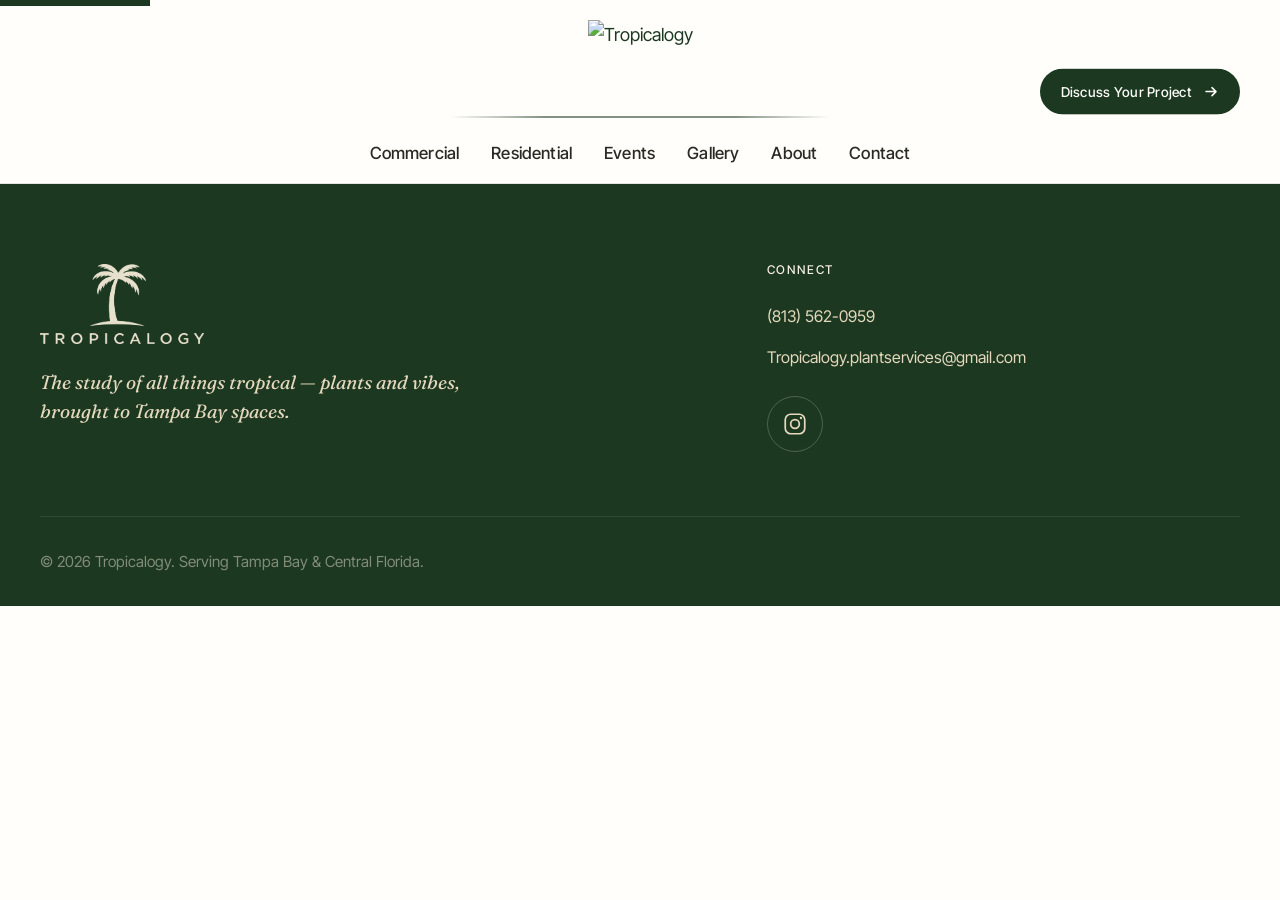
==== about.html @ e23b742a "more fixes" ====
<!DOCTYPE html>
<html lang="en">
<head>
  <meta charset="UTF-8" />
  <meta name="viewport" content="width=device-width, initial-scale=1.0" />
  <title>Tropicalogy — Interior Plant Design & Maintenance in Tampa Bay</title>
  <meta name="description" content="Tropicalogy designs, installs, and maintains interior plant collections for offices, homes, and commercial spaces across Tampa Bay. From desk plants to atriums — biophilic design with personality." />
  <meta name="theme-color" content="#1c3821" />

  <!-- Open Graph -->
  <meta property="og:title" content="Tropicalogy — Interior Plant Design & Maintenance" />
  <meta property="og:description" content="Living design for Tampa Bay spaces. Interior plant installation, maintenance, and biophilic experiences." />
  <meta property="og:type" content="website" />
  <meta property="og:site_name" content="Tropicalogy" />

  <!-- Fonts -->
  <link rel="preconnect" href="https://fonts.googleapis.com" />
  <link rel="preconnect" href="https://fonts.gstatic.com" crossorigin />
  <link href="https://fonts.googleapis.com/css2?family=Fraunces:ital,opsz,wght@0,9..144,300..500;1,9..144,300..500&family=Inter+Tight:wght@400;500;600&family=JetBrains+Mono:wght@400&display=swap" rel="stylesheet" />

  <!-- Styles -->
  <link rel="stylesheet" href="css/style.css" />
</head>
<body>

  <a class="skip-link" href="#main">Skip to content</a>

  <!-- ========================= HEADER ========================= -->
  <header class="site-header" role="banner">
    <div class="header-inner">
      <a href="index.html" class="logo" aria-label="Tropicalogy home">
        <img src="images/logo-no-background.png" alt="Tropicalogy" />
      </a>

      <!-- Tapered line divider beneath logo -->
      <div class="header-divider" aria-hidden="true">
        <span class="header-divider__line"></span>
      </div>

      <nav class="nav" aria-label="Primary">
        <ul class="nav-list" id="primary-nav">
          <li><a href="services/commercial.html">Commercial</a></li>
          <li><a href="services/residential.html">Residential</a></li>
          <li><a href="services/events-workshops.html">Events</a></li>
          <li><a href="gallery.html">Gallery</a></li>
          <li><a href="about.html">About</a></li>
          <li><a href="contact.html">Contact</a></li>
        </ul>
        <a href="contact.html" class="btn btn--primary header-cta">
          Discuss Your Project
          <svg class="btn__arrow" viewBox="0 0 16 16" fill="none" aria-hidden="true">
            <path d="M3 8h10M9 4l4 4-4 4" stroke="currentColor" stroke-width="1.5" stroke-linecap="round" stroke-linejoin="round" />
          </svg>
        </a>
        <button class="nav-toggle" aria-label="Toggle menu" aria-expanded="false" aria-controls="primary-nav">
          <span></span><span></span><span></span>
        </button>
      </nav>
    </div>
  </header>

  <main id="main">
      <!-- ========================= FOOTER ========================= -->
  <footer class="site-footer" role="contentinfo">
    <div class="container">
      <div class="footer-grid">
        <div class="footer-brand">
          <a href="index.html" class="logo footer-logo" aria-label="Tropicalogy home">
            <img src="images/logo-tan.png" alt="Tropicalogy" />
          </a>
          <p>The study of all things tropical — plants and vibes, brought to Tampa Bay spaces.</p>
        </div>

        <div class="footer-col">
          <h4>Connect</h4>
          <ul>
            <li><a href="tel:8135620959">(813) 562-0959</a></li>
            <li><a href="mailto:Tropicalogy.plantservices@gmail.com">Tropicalogy.plantservices@gmail.com</a></li>
          </ul>
          <a href="https://www.instagram.com/tropicalogy.co/" target="_blank" rel="noopener" class="social-icon" aria-label="Tropicalogy on Instagram">
            <svg viewBox="0 0 24 24" fill="none" aria-hidden="true">
              <rect x="3" y="3" width="18" height="18" rx="5" stroke="currentColor" stroke-width="1.6"/>
              <circle cx="12" cy="12" r="4" stroke="currentColor" stroke-width="1.6"/>
              <circle cx="17.5" cy="6.5" r="1.1" fill="currentColor"/>
            </svg>
          </a>
        </div>
      </div>

      <div class="footer-bottom">
        <p>&copy; 2026 Tropicalogy. Serving Tampa Bay &amp; Central Florida.</p>
      </div>
    </div>
  </footer>

  <script src="js/main.js" defer></script>
</body>
</html>
---- css/style.css ----
/* ==========================================================================
   Tropicalogy — Global Styles
   ========================================================================== */

:root {
  /* Brand colors — warm earthy palette */
  --paper: #fffefa;
  --cream: #f4eee0;
  --cream-light: #f7f1e1;
  --cream-deep: #e5d9bd;
  --sand: #e5d9bd;
  --linen: #ede4cf;
  --sage: #a8b594;
  --sage-soft: #c2cdb1;
  --forest: #1c3821;
  --forest-deep: #0f2014;
  --forest-soft: #2d4f33;
  --moss: #5a7a4f;
  --terracotta: #b8694a;
  --clay: #d39174;
  --clay-soft: #e1ad96;
  --ink: #2a2a24;
  --muted: #6b6b5e;
  --line: rgba(28, 56, 33, 0.12);

  --font-display: "Fraunces", "Cormorant Garamond", Georgia, serif;
  --font-body: "Inter Tight", "Helvetica Neue", system-ui, sans-serif;
  --font-mono: "JetBrains Mono", ui-monospace, monospace;

  --space-1: 0.25rem;
  --space-2: 0.5rem;
  --space-3: 0.75rem;
  --space-4: 1rem;
  --space-5: 1.25rem;
  --space-6: 1.5rem;
  --space-8: 2rem;
  --space-10: 2.5rem;
  --space-12: 3rem;
  --space-16: 4rem;
  --space-20: 5rem;
  --space-24: 6rem;

  --max-width: 1320px;
  --gutter: clamp(1.25rem, 4vw, 2.5rem);

  --ease-out: cubic-bezier(0.16, 1, 0.3, 1);
  --ease-in-out: cubic-bezier(0.65, 0, 0.35, 1);
}

/* Reset
   ========================================================================== */
*, *::before, *::after { box-sizing: border-box; }

html {
  scroll-behavior: smooth;
  -webkit-text-size-adjust: 100%;
}

body {
  margin: 0;
  font-family: var(--font-body);
  font-size: 1.125rem;
  line-height: 1.65;
  color: var(--ink);
  background: var(--paper);
  -webkit-font-smoothing: antialiased;
  -moz-osx-font-smoothing: grayscale;
  text-rendering: optimizeLegibility;
}

img, svg { max-width: 100%; height: auto; display: block; }
a { color: inherit; text-decoration: none; }
button {
  font: inherit;
  cursor: pointer;
  border: none;
  background: none;
  color: inherit;
}

.skip-link {
  position: absolute;
  top: -40px;
  left: 0;
  background: var(--forest);
  color: var(--cream);
  padding: var(--space-2) var(--space-4);
  z-index: 1000;
  transition: top 0.2s;
}
.skip-link:focus { top: 0; }

:focus-visible {
  outline: 2px solid var(--forest);
  outline-offset: 3px;
  border-radius: 2px;
}

/* Typography
   ========================================================================== */
h1, h2, h3, h4, h5, h6 {
  font-family: var(--font-display);
  font-weight: 400;
  line-height: 1.05;
  letter-spacing: -0.02em;
  margin: 0;
  color: var(--forest);
}

h1 { font-size: clamp(2.75rem, 7vw, 5.5rem); font-weight: 350; }
h2 { font-size: clamp(2rem, 4.5vw, 3.5rem); font-weight: 350; }
h3 { font-size: clamp(1.4rem, 2.5vw, 1.875rem); font-weight: 400; }
p  { margin: 0; }

.eyebrow {
  font-family: var(--font-body);
  font-size: 0.75rem;
  font-weight: 500;
  letter-spacing: 0.2em;
  text-transform: uppercase;
  color: var(--moss);
  display: inline-flex;
  align-items: center;
  gap: var(--space-3);
}
.eyebrow::before {
  content: "";
  width: 1.5rem;
  height: 1px;
  background: var(--moss);
}

/* Layout
   ========================================================================== */
.container {
  width: 100%;
  max-width: var(--max-width);
  margin: 0 auto;
  padding: 0 var(--gutter);
}

.section {
  padding: clamp(4rem, 10vw, 8rem) 0;
}

/* Buttons
   ========================================================================== */
.btn {
  display: inline-flex;
  align-items: center;
  justify-content: center;
  gap: var(--space-3);
  padding: 1rem 1.75rem;
  font-family: var(--font-body);
  font-size: 0.9rem;
  font-weight: 500;
  letter-spacing: 0.02em;
  border-radius: 999px;
  transition: all 0.4s var(--ease-out);
  cursor: pointer;
  border: 1px solid transparent;
  white-space: nowrap;
}

.btn--primary {
  background: var(--forest);
  color: var(--paper);
}
.btn--primary:hover {
  background: var(--forest-deep);
  transform: translateY(-2px);
}

.btn--ghost {
  background: transparent;
  color: var(--forest);
  border-color: var(--forest);
}
.btn--ghost:hover {
  background: var(--forest);
  color: var(--cream);
}

.btn__arrow {
  width: 1rem;
  height: 1rem;
  transition: transform 0.4s var(--ease-out);
}
.btn:hover .btn__arrow { transform: translateX(4px); }

/* Header
   ========================================================================== */
.site-header {
  position: sticky;
  top: 0;
  z-index: 100;
  background: #fffefa;
  backdrop-filter: blur(20px);
  -webkit-backdrop-filter: blur(20px);
  border-bottom: 1px solid var(--line);
}

.header-inner {
  display: flex;
  flex-direction: column;
  align-items: center;
  gap: var(--space-3);
  padding: var(--space-5) var(--gutter) var(--space-4);
  max-width: var(--max-width);
  margin: 0 auto;
  position: relative;
}

.logo {
  display: flex;
  align-items: center;
  color: var(--forest);
}
.logo {
  flex-shrink: 0;
}
.logo img {
  height: 80px;
  width: auto;
  max-width: none;
  display: block;
}

@media (max-width: 900px) {
  .logo img {
    height: 56px;
  }
}

.logo svg { width: 28px; height: 28px; }

/* Tapered divider beneath logo */
.header-divider {
  display: flex;
  align-items: center;
  justify-content: center;
  width: 100%;
  max-width: 380px;
  color: var(--forest);
  margin: var(--space-1) 0 var(--space-2);
}
.header-divider__line {
  flex: 1;
  height: 1.5px;
  background: linear-gradient(
    to right,
    transparent 0%,
    var(--forest) 25%,
    var(--forest) 75%,
    transparent 100%
  );
  opacity: 0.55;
}

.nav {
  display: flex;
  align-items: center;
  justify-content: center;
  width: 100%;
}

.nav-list {
  display: flex;
  justify-content: center;
  gap: var(--space-8);
  list-style: none;
  margin: 0;
  padding: 0;
  flex-wrap: wrap;
}

.nav-list a {
  font-size: 1.05rem;
  font-weight: 500;
  color: var(--ink);
  position: relative;
  padding: var(--space-2) 0;
  transition: color 0.3s;
  letter-spacing: 0.01em;
}

.nav-list a::after {
  content: "";
  position: absolute;
  left: 50%;
  bottom: -2px;
  width: 0;
  height: 1.5px;
  background: var(--forest);
  transition: all 0.35s var(--ease-out);
  transform: translateX(-50%);
}

.header-cta {
  position: absolute;
  right: var(--gutter);
  top: 50%;
  transform: translateY(-50%);
  padding: 0.7rem 1.25rem;
  font-size: 0.85rem;
}

@media (max-width: 1100px) {
  .header-cta { display: none; }
}

.nav-list a:hover { color: var(--forest); }
.nav-list a:hover::after { width: 100%; }

/* Mobile nav toggle */
.nav-toggle {
  display: none;
  flex-direction: column;
  gap: 5px;
  padding: var(--space-2);
  position: absolute;
  top: 50%;
  right: var(--gutter);
  transform: translateY(-50%);
}
.nav-toggle span {
  width: 24px;
  height: 1.5px;
  background: var(--forest);
  transition: all 0.3s;
}

@media (max-width: 900px) {
  .nav-toggle { display: flex; }
  .header-inner {
    flex-direction: row;
    justify-content: center;
    padding: var(--space-4) var(--gutter);
    gap: 0;
  }
  .header-divider { display: none; }
  .nav-list {
    display: none;
    position: absolute;
    top: 100%;
    left: 0;
    right: 0;
    background: var(--paper);
    flex-direction: column;
    padding: var(--space-6) var(--gutter);
    border-bottom: 1px solid var(--line);
    gap: var(--space-4);
  }
  .nav-list.is-open { display: flex; }
  .nav-list a { font-size: 1.15rem; }
  .nav-list a::after { display: none; }
}

/* Hero
   ========================================================================== */
.hero {
  position: relative;
  padding: clamp(4rem, 10vw, 7rem) 0 clamp(3rem, 8vw, 6rem);
  overflow: hidden;
}

.hero-grid {
  display: grid;
  grid-template-columns: 1fr;
  gap: var(--space-12);
  align-items: end;
}

@media (min-width: 900px) {
  .hero-grid {
    grid-template-columns: 1.3fr 1fr;
    gap: var(--space-16);
  }
}

.hero-headline {
  font-size: clamp(2.75rem, 8vw, 6.5rem);
  line-height: 0.98;
  letter-spacing: -0.035em;
  font-weight: 300;
}
.hero-headline em {
  font-style: italic;
  font-weight: 350;
  color: var(--forest-soft);
}

.hero-eyebrow { margin-bottom: var(--space-8); }

.hero-sub {
  margin-top: var(--space-8);
  max-width: 42ch;
  font-size: clamp(1.15rem, 1.4vw, 1.3rem);
  color: var(--ink);
  line-height: 1.6;
}

.hero-actions {
  margin-top: var(--space-8);
  display: flex;
  flex-wrap: wrap;
  gap: var(--space-3);
}

.hero-meta {
  margin-top: var(--space-10);
  display: flex;
  flex-wrap: wrap;
  align-items: center;
  gap: var(--space-3);
}

.hero-meta-pill {
  display: inline-flex;
  align-items: center;
  gap: var(--space-2);
  padding: 0.55rem 1rem 0.55rem 0.85rem;
  background: var(--cream);
  border: 1px solid var(--line);
  border-radius: 999px;
  font-size: 0.85rem;
  font-weight: 500;
  letter-spacing: 0.02em;
  color: var(--forest);
}

.hero-meta-pill svg {
  width: 14px;
  height: 14px;
  color: var(--moss);
}

.hero-visual {
  position: relative;
  aspect-ratio: 4 / 5;
  border-radius: 4px;
  overflow: hidden;
  background: linear-gradient(135deg, var(--sage), var(--moss));
}

.hero-visual::after {
  content: "";
  position: absolute;
  inset: 0;
  background: radial-gradient(ellipse at top left, rgba(168, 181, 148, 0.5), transparent 60%);
}

.hero-visual img {
  width: 100%;
  height: 100%;
  object-fit: cover;
}

.hero-visual-caption {
  position: absolute;
  bottom: var(--space-6);
  left: var(--space-6);
  right: var(--space-6);
  color: var(--cream);
  font-size: 0.85rem;
  letter-spacing: 0.05em;
  z-index: 2;
  display: flex;
  justify-content: space-between;
  align-items: center;
}

.hero-visual-caption span:first-child {
  font-family: var(--font-display);
  font-style: italic;
  font-size: 1.1rem;
}

/* Hero decorative SVG (palm leaf in corner of visual) */
.hero-decor-leaf {
  position: absolute;
  top: -20px;
  right: -20px;
  width: 180px;
  opacity: 0.18;
  z-index: 1;
  pointer-events: none;
}

/* Marquee
   ========================================================================== */
.marquee {
  padding: var(--space-12) 0;
  border-top: 1px solid var(--line);
  border-bottom: 1px solid var(--line);
  background: var(--paper);
  overflow: hidden;
}

.marquee-label {
  text-align: center;
  margin-bottom: var(--space-8);
}

.marquee-track {
  display: flex;
  gap: var(--space-16);
  animation: marquee 40s linear infinite;
  width: max-content;
}

.marquee:hover .marquee-track {
  animation-play-state: paused;
}

.marquee-item {
  flex: 0 0 auto;
  display: flex;
  align-items: center;
  justify-content: center;
  min-width: 160px;
  height: 50px;
  font-family: var(--font-display);
  font-style: italic;
  color: var(--forest);
  opacity: 0.5;
  font-size: 1.5rem;
  transition: opacity 0.3s, transform 0.3s;
  cursor: pointer;
  letter-spacing: -0.01em;
}

.marquee-item:hover {
  opacity: 1;
  transform: scale(1.05);
}

.marquee-item img {
  max-height: 40px;
  width: auto;
  object-fit: contain;
}

@keyframes marquee {
  from { transform: translateX(0); }
  to { transform: translateX(-50%); }
}

/* Section header
   ========================================================================== */
.section-header {
  display: grid;
  grid-template-columns: 1fr;
  gap: var(--space-6);
  margin-bottom: var(--space-16);
}

@media (min-width: 900px) {
  .section-header {
    grid-template-columns: 1fr 1fr;
    gap: var(--space-16);
    align-items: end;
  }
}

.section-header h2 { max-width: 16ch; }
.section-header p {
  color: var(--ink);
  max-width: 52ch;
  line-height: 1.65;
  font-size: 1.2rem;
}

/* Services grid
   ========================================================================== */
.services { background: var(--cream); }

.services-grid {
  display: grid;
  grid-template-columns: 1fr;
  gap: 1px;
  background: var(--line);
  border: 1px solid var(--line);
  border-radius: 4px;
  overflow: hidden;
}

@media (min-width: 700px) {
  .services-grid { grid-template-columns: 1fr 1fr; }
}
@media (min-width: 1100px) {
  .services-grid { grid-template-columns: repeat(3, 1fr); }
}

.service-card {
  background: var(--cream);
  background-image: var(--card-bg);
  background-size: cover;
  background-position: center;
  padding: 0;
  display: flex;
  flex-direction: column;
  text-decoration: none;
  color: var(--ink);
  position: relative;
  transition: transform 0.5s var(--ease-out);
  min-height: 320px;
  overflow: hidden;
  isolation: isolate;
}

/* White overlay — 90% opaque cream for WCAG AA contrast with forest text */
.service-card__overlay {
  position: absolute;
  inset: 0;
  background: rgba(244, 238, 224, 0.804);
  transition: background 0.5s var(--ease-out);
  z-index: 1;
}

.service-card__content {
  position: relative;
  z-index: 2;
  padding: var(--space-12) var(--space-8);
  display: flex;
  flex-direction: column;
  flex-grow: 1;
}

.service-card:hover .service-card__overlay {
  background: rgba(244, 238, 224, 0.364);
}

.service-card:hover {
  transform: translateY(-2px);
}

.service-card:hover .service-card__arrow {
  transform: rotate(-45deg);
}

.service-card h3 {
  margin-bottom: var(--space-4);
  max-width: 14ch;
}

.service-card p {
  font-size: 1.05rem;
  line-height: 1.6;
  color: #000000;
  font-weight: 500;
  margin-bottom: var(--space-8);
  flex-grow: 1;
}

.service-card__arrow {
  align-self: flex-start;
  width: 32px;
  height: 32px;
  border: 1px solid var(--forest);
  color: var(--forest);
  border-radius: 50%;
  display: flex;
  align-items: center;
  justify-content: center;
  transition: transform 0.4s var(--ease-out);
}

.service-card__arrow svg { width: 12px; height: 12px; }

/* Beyond the Basics
   ========================================================================== */
.beyond {
  background: var(--sage);
  color: var(--forest-deep);
  position: relative;
  overflow: hidden;
}

.beyond h2 { color: var(--forest-deep); }
.beyond .eyebrow { color: var(--forest); }
.beyond .eyebrow::before { background: var(--forest); }
.beyond .section-header p { color: var(--forest); }

.beyond-grid {
  display: grid;
  grid-template-columns: 1fr;
  gap: var(--space-6);
}

@media (min-width: 800px) {
  .beyond-grid {
    grid-template-columns: 1.5fr 1fr;
    grid-template-rows: 1fr 1fr;
    gap: var(--space-4);
    aspect-ratio: 16 / 10;
  }
  .beyond-item:nth-child(1) { grid-row: 1 / span 2; }
}

.beyond-item {
  position: relative;
  border-radius: 4px;
  overflow: hidden;
  background: var(--moss);
  min-height: 280px;
  cursor: pointer;
}

.beyond-item::before {
  content: "";
  position: absolute;
  inset: 0;
  background: linear-gradient(180deg, transparent 40%, rgba(15, 32, 20, 0.7));
  z-index: 1;
}

.beyond-item img {
  width: 100%;
  height: 100%;
  object-fit: cover;
  transition: transform 0.8s var(--ease-out);
}
.beyond-item:hover img { transform: scale(1.05); }

.beyond-item-content {
  position: absolute;
  bottom: 0;
  left: 0;
  right: 0;
  padding: var(--space-8);
  z-index: 2;
}

.beyond-item-content h3 {
  color: var(--cream);
  font-size: clamp(1.5rem, 2.5vw, 2rem);
  margin-bottom: var(--space-2);
}

.beyond-item-content p {
  color: var(--ink);
  font-size: 1.2rem;
  max-width: 42ch;
  line-height: 1.55;
}

.beyond-item--placeholder:nth-child(1) {
  background: linear-gradient(135deg, var(--moss), var(--forest-soft));
}
.beyond-item--placeholder:nth-child(2) {
  background: linear-gradient(135deg, var(--sage), var(--moss));
}
.beyond-item--placeholder:nth-child(3) {
  background: linear-gradient(135deg, var(--forest-soft), var(--moss));
}

/* Benefits
   ========================================================================== */
.benefits-grid {
  display: grid;
  grid-template-columns: 1fr;
  gap: var(--space-4);
}

@media (min-width: 700px) {
  .benefits-grid { grid-template-columns: 1fr 1fr; }
}
@media (min-width: 1100px) {
  .benefits-grid { grid-template-columns: repeat(4, 1fr); }
}

.benefit {
  padding: var(--space-8) var(--space-6);
  border: 1px solid var(--line);
  border-radius: 4px;
  background: var(--paper);
  transition: border-color 0.3s, transform 0.4s var(--ease-out);
}

.benefit:hover {
  border-color: var(--forest);
  transform: translateY(-4px);
}

.benefit__icon {
  display: inline-flex;
  align-items: center;
  justify-content: center;
  width: 36px;
  height: 36px;
  color: var(--forest);
  margin-bottom: var(--space-5);
  transition: color 0.3s, transform 0.4s var(--ease-out);
}
.benefit__icon svg {
  width: 28px;
  height: 28px;
}
.benefit:hover .benefit__icon {
  color: var(--moss);
  transform: translateY(-2px);
}

.benefit h3 {
  font-family: var(--font-body);
  font-size: 0.85rem;
  font-weight: 500;
  text-transform: uppercase;
  letter-spacing: 0.1em;
  color: var(--ink);
  margin-bottom: var(--space-3);
}

.benefit p {
  font-size: 1.2rem;
  line-height: 1.6;
  color: var(--ink);
}

/* Process
   ========================================================================== */
.process { background: var(--cream); }

.process-list {
  display: grid;
  grid-template-columns: 1fr;
  gap: 0;
}

.process-step {
  display: grid;
  grid-template-columns: auto 1fr;
  gap: var(--space-8);
  padding: var(--space-8) 0;
  border-top: 1px solid var(--line);
  align-items: start;
}

.process-step:last-child { border-bottom: 1px solid var(--line); }

@media (min-width: 800px) {
  .process-step {
    grid-template-columns: 100px 1fr 1.5fr;
    gap: var(--space-12);
    padding: var(--space-12) 0;
  }
}

.process-step__num {
  font-family: var(--font-mono);
  font-size: 0.8rem;
  color: var(--moss);
  letter-spacing: 0.1em;
  padding-top: var(--space-2);
}

.process-step h3 {
  font-size: clamp(1.5rem, 3vw, 2.25rem);
}

.process-step p {
  color: var(--ink);
  max-width: 55ch;
  line-height: 1.65;
  font-size: 1.2rem;
  margin-top: var(--space-4);
}

@media (max-width: 799px) {
  .process-step {
    grid-template-columns: 50px 1fr;
    gap: 1rem;
  }

  .process-step h3,
  .process-step p {
    grid-column: 2;
  }

  .process-step p {
    margin-top: 0.5rem;
  }
}

/* About snippet
   ========================================================================== */
.about-snippet { background: var(--paper); }

.about-grid {
  display: grid;
  grid-template-columns: 1fr;
  gap: var(--space-12);
  align-items: center;
}

@media (min-width: 800px) {
  .about-grid {
    grid-template-columns: 1fr 1.2fr;
    gap: var(--space-16);
  }
}

.about-photo {
  position: relative;
  aspect-ratio: 4 / 5;
  border-radius: 4px;
  overflow: hidden;
  background: linear-gradient(135deg, var(--sage), var(--moss));
}

.about-photo img {
  width: 100%;
  height: 100%;
  object-fit: cover;
}

.about-photo__badge {
  position: absolute;
  top: var(--space-6);
  left: var(--space-6);
  background: var(--cream);
  color: var(--forest);
  padding: var(--space-2) var(--space-4);
  border-radius: 999px;
  font-size: 0.75rem;
  letter-spacing: 0.1em;
  text-transform: uppercase;
  font-weight: 500;
}

.about-content h2 { margin-bottom: var(--space-6); }

.about-content .lede {
  font-family: var(--font-display);
  font-size: clamp(1.25rem, 2vw, 1.5rem);
  font-style: italic;
  color: var(--forest);
  line-height: 1.35;
  margin-bottom: var(--space-6);
  font-weight: 350;
}

.about-content p {
  color: var(--ink);
  margin-bottom: var(--space-4);
  line-height: 1.7;
  font-size: 1.2rem;
  max-width: 58ch;
}

.about-signature {
  margin-top: var(--space-8);
  display: flex;
  align-items: center;
  gap: var(--space-4);
}

.about-signature__name {
  font-family: var(--font-display);
  font-style: italic;
  font-size: 1.25rem;
  color: var(--forest);
}

.about-signature__role {
  font-size: 0.85rem;
  color: var(--muted);
  letter-spacing: 0.05em;
}

/* Gallery preview
   ========================================================================== */
.gallery-preview { background: var(--cream); }

.gallery-preview-grid {
  display: grid;
  grid-template-columns: repeat(2, 1fr);
  gap: var(--space-3);
}

@media (min-width: 700px) {
  .gallery-preview-grid {
    grid-template-columns: repeat(4, 1fr);
    grid-template-rows: repeat(2, 1fr);
    gap: var(--space-4);
    aspect-ratio: 2 / 1;
  }
  .gallery-preview-grid > :nth-child(1) {
    grid-column: 1 / span 2;
    grid-row: 1 / span 2;
  }
  .gallery-preview-grid > :nth-child(4) {
    grid-column: 4;
    grid-row: 1 / span 2;
  }
}

.gallery-tile {
  position: relative;
  aspect-ratio: 1;
  border-radius: 4px;
  overflow: hidden;
  background: linear-gradient(135deg, var(--sage), var(--moss));
}

/* Subtle decorative leaf for placeholder tiles */
.gallery-tile::after {
  content: "";
  position: absolute;
  inset: 0;
  background-image: url("data:image/svg+xml;utf8,<svg xmlns='http://www.w3.org/2000/svg' viewBox='0 0 200 200'><path d='M100 30c0 50 0 100 0 150M70 60c10 20 20 30 30 40M130 60c-10 20-20 30-30 40M60 100c15 15 25 25 40 30M140 100c-15 15-25 25-40 30' stroke='%23e7e0cd' stroke-width='0.8' opacity='0.18' fill='none'/></svg>");
  background-position: center;
  background-repeat: no-repeat;
  background-size: 60%;
  pointer-events: none;
  z-index: 1;
}

.gallery-tile img {
  position: relative;
  z-index: 2;
  width: 100%;
  height: 100%;
  object-fit: cover;
  transition: transform 0.8s var(--ease-out);
}
.gallery-tile img:hover { transform: scale(1.04); }
.gallery-tile:hover img { transform: scale(1.04); }

@media (min-width: 700px) {
  .gallery-tile { aspect-ratio: auto; }
}

.gallery-tile:nth-child(2) {
  background: linear-gradient(135deg, var(--moss), var(--forest-soft));
}
.gallery-tile:nth-child(3) {
  background: linear-gradient(135deg, var(--sage-soft), var(--moss));
}

/* CTA banner
   ========================================================================== */
.cta-banner {
  background: var(--clay);
  color: var(--forest-deep);
  padding: clamp(4rem, 10vw, 8rem) 0;
  text-align: center;
  position: relative;
  overflow: hidden;
}

.cta-banner::before {
  content: "";
  position: absolute;
  inset: 0;
  background: radial-gradient(ellipse at center, var(--clay-soft), transparent 70%);
  opacity: 0.5;
}

.cta-banner-inner {
  position: relative;
  z-index: 1;
}

.cta-banner h2 {
  color: var(--forest-deep);
  font-size: clamp(2.25rem, 6vw, 4.5rem);
  max-width: 18ch;
  margin: 0 auto var(--space-6);
}

.cta-banner p {
  color: var(--forest);
  max-width: 55ch;
  margin: 0 auto var(--space-10);
  font-size: 1.2rem;
  line-height: 1.55;
}

.cta-banner .btn--primary {
  background: var(--forest);
  color: var(--cream);
}
.cta-banner .btn--primary:hover { background: var(--forest-deep); }

/* Footer
   ========================================================================== */
.site-footer {
  background: var(--forest);
  color: var(--cream-deep);
  padding: var(--space-20) 0 var(--space-8);
}

.footer-grid {
  display: grid;
  grid-template-columns: 1fr;
  gap: var(--space-12);
  margin-bottom: var(--space-16);
}

@media (min-width: 800px) {
  .footer-grid {
    grid-template-columns: 1.4fr 1fr;
    gap: var(--space-16);
  }
}

.footer-brand .logo {
  margin-bottom: var(--space-6);
}
.footer-logo img {
  height: 80px;
  width: auto;
  display: block;
}

.footer-brand p {
  font-family: var(--font-display);
  font-style: italic;
  font-size: 1.2rem;
  color: var(--cream-deep);
  max-width: 38ch;
  line-height: 1.5;
}

.footer-col h4 {
  font-family: var(--font-body);
  font-size: 0.75rem;
  text-transform: uppercase;
  letter-spacing: 0.15em;
  color: var(--cream);
  margin-bottom: var(--space-6);
  font-weight: 500;
}

.footer-col ul {
  list-style: none;
  padding: 0;
  margin: 0;
  display: flex;
  flex-direction: column;
  gap: var(--space-3);
}

.footer-col a {
  color: var(--cream-deep);
  font-size: 1rem;
  transition: color 0.3s;
}
.footer-col a:hover { color: var(--cream); }

.social-icon {
  display: inline-flex;
  align-items: center;
  justify-content: center;
  width: 56px;
  height: 56px;
  margin-top: var(--space-6);
  border: 1px solid rgba(231, 224, 205, 0.25);
  border-radius: 50%;
  color: var(--cream-deep);
  transition: all 0.3s var(--ease-out);
}
.social-icon svg { width: 26px; height: 26px; }
.social-icon:hover {
  background: var(--cream);
  color: var(--forest-deep);
  border-color: var(--cream);
  transform: translateY(-2px);
}

.footer-bottom {
  padding-top: var(--space-8);
  border-top: 1px solid rgba(231, 224, 205, 0.1);
  display: flex;
  flex-direction: column;
  gap: var(--space-4);
  align-items: center;
  text-align: center;
  font-size: 0.95rem;
  color: rgba(231, 224, 205, 0.5);
}

@media (min-width: 700px) {
  .footer-bottom {
    flex-direction: row;
    justify-content: space-between;
    text-align: left;
  }
}

/* Scroll reveal
   ========================================================================== */
.reveal {
  opacity: 0;
  transform: translateY(24px);
  transition: opacity 0.9s var(--ease-out), transform 0.9s var(--ease-out);
}
.reveal.is-visible {
  opacity: 1;
  transform: translateY(0);
}

@media (prefers-reduced-motion: reduce) {
  *, *::before, *::after {
    animation-duration: 0.01ms !important;
    animation-iteration-count: 1 !important;
    transition-duration: 0.01ms !important;
  }
  .marquee-track { animation: none; }
  .reveal { opacity: 1; transform: none; }
}
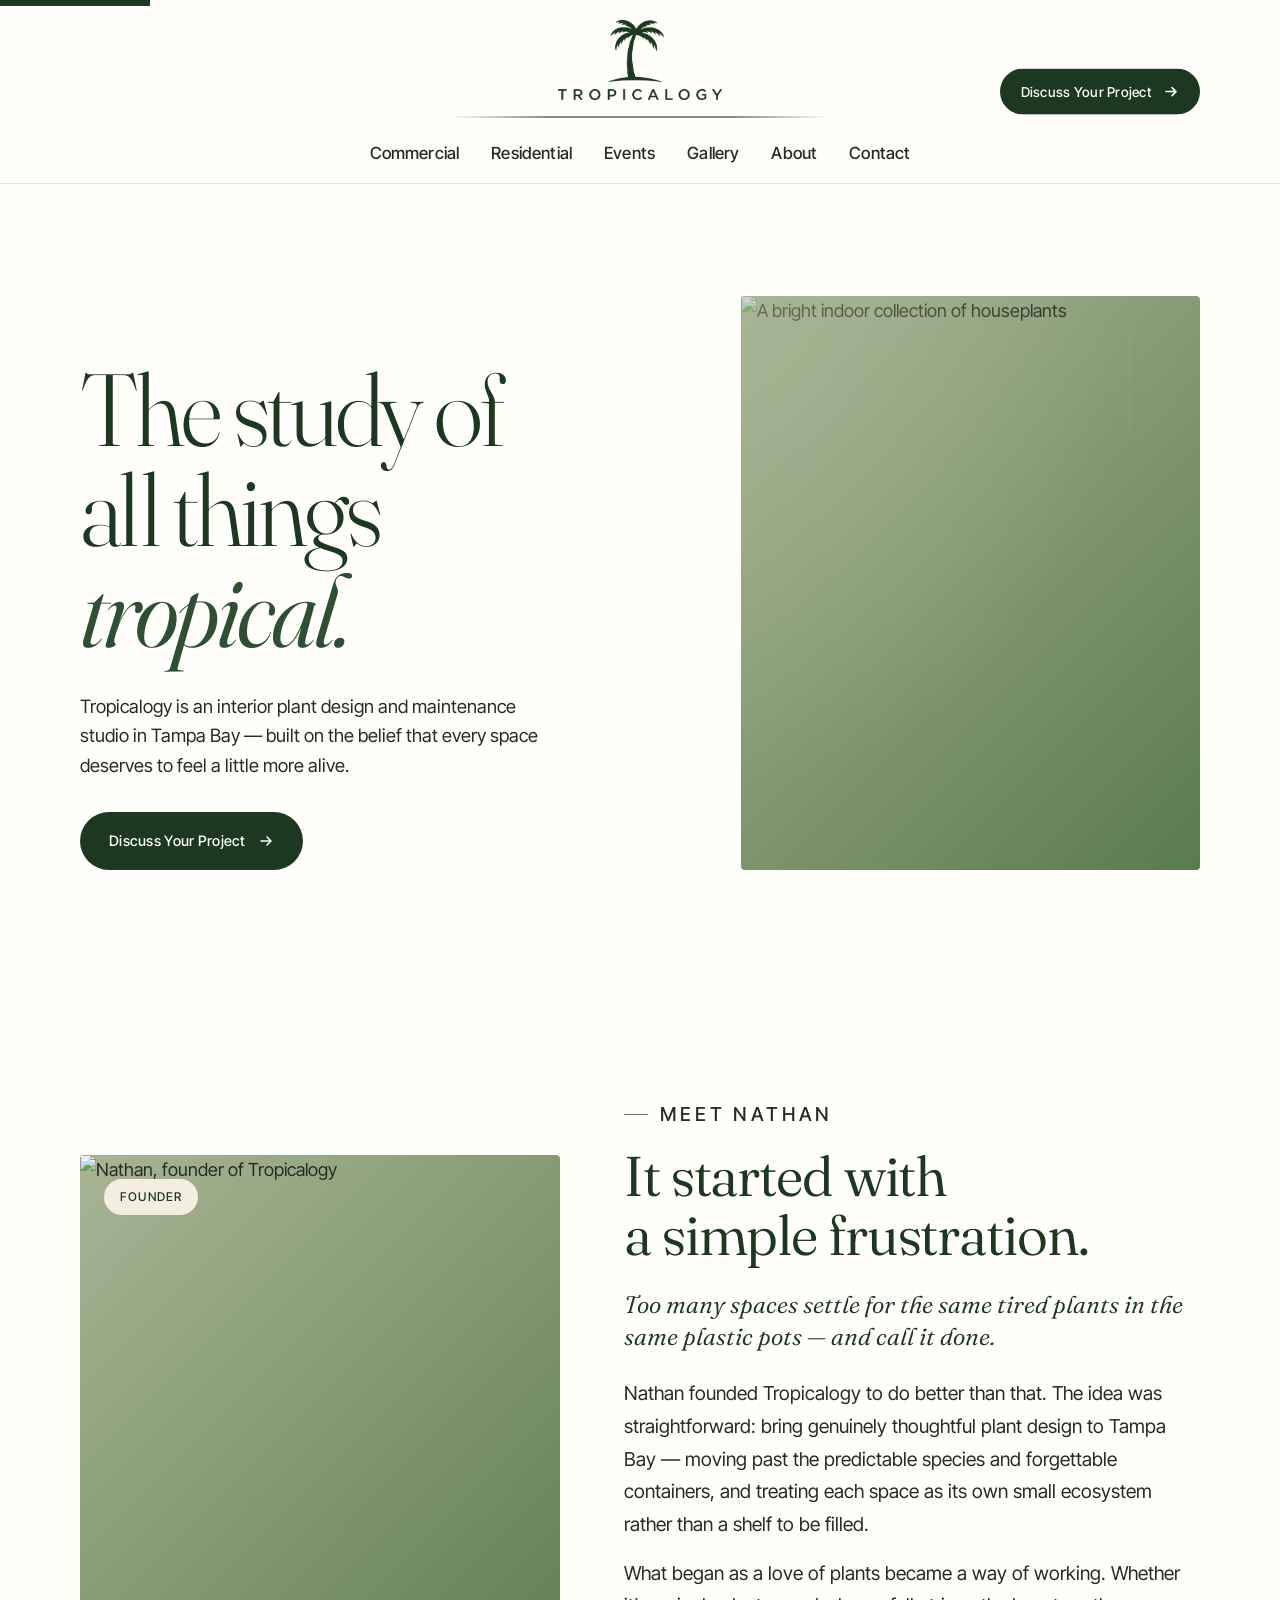
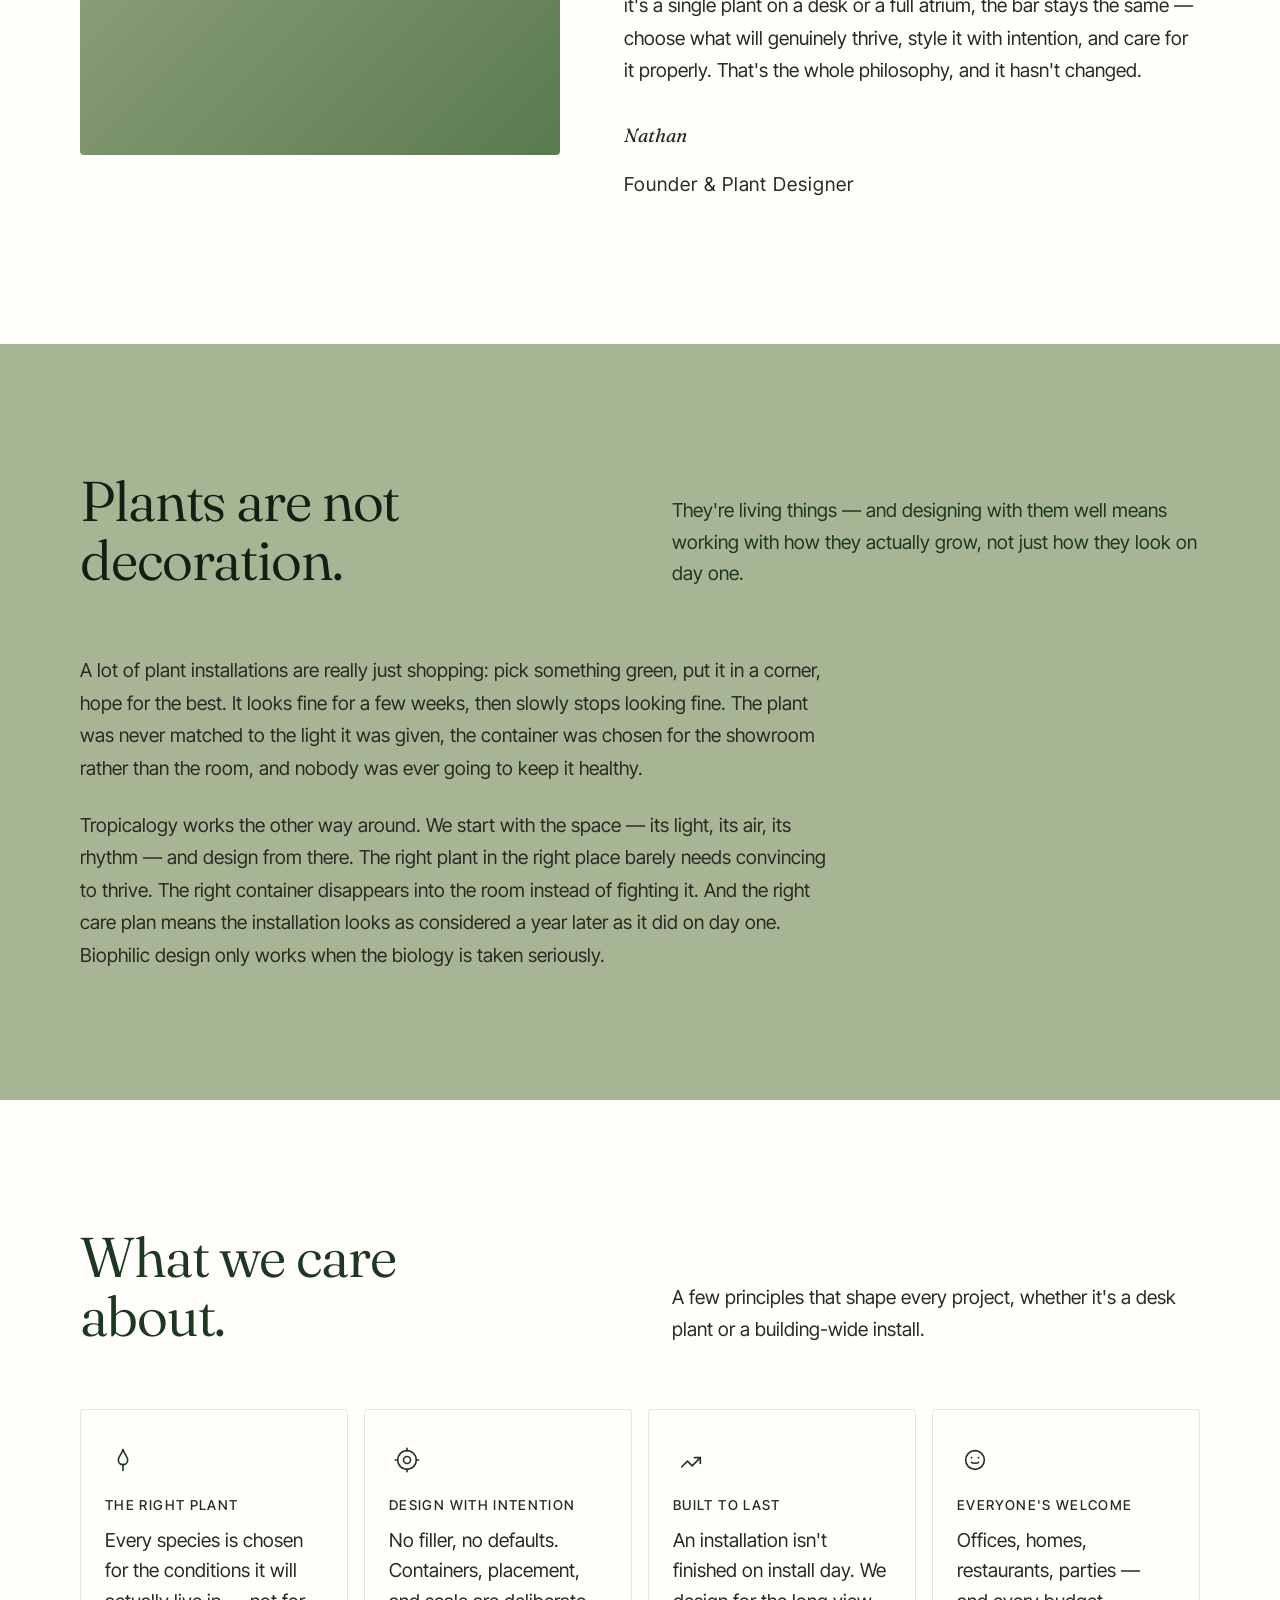
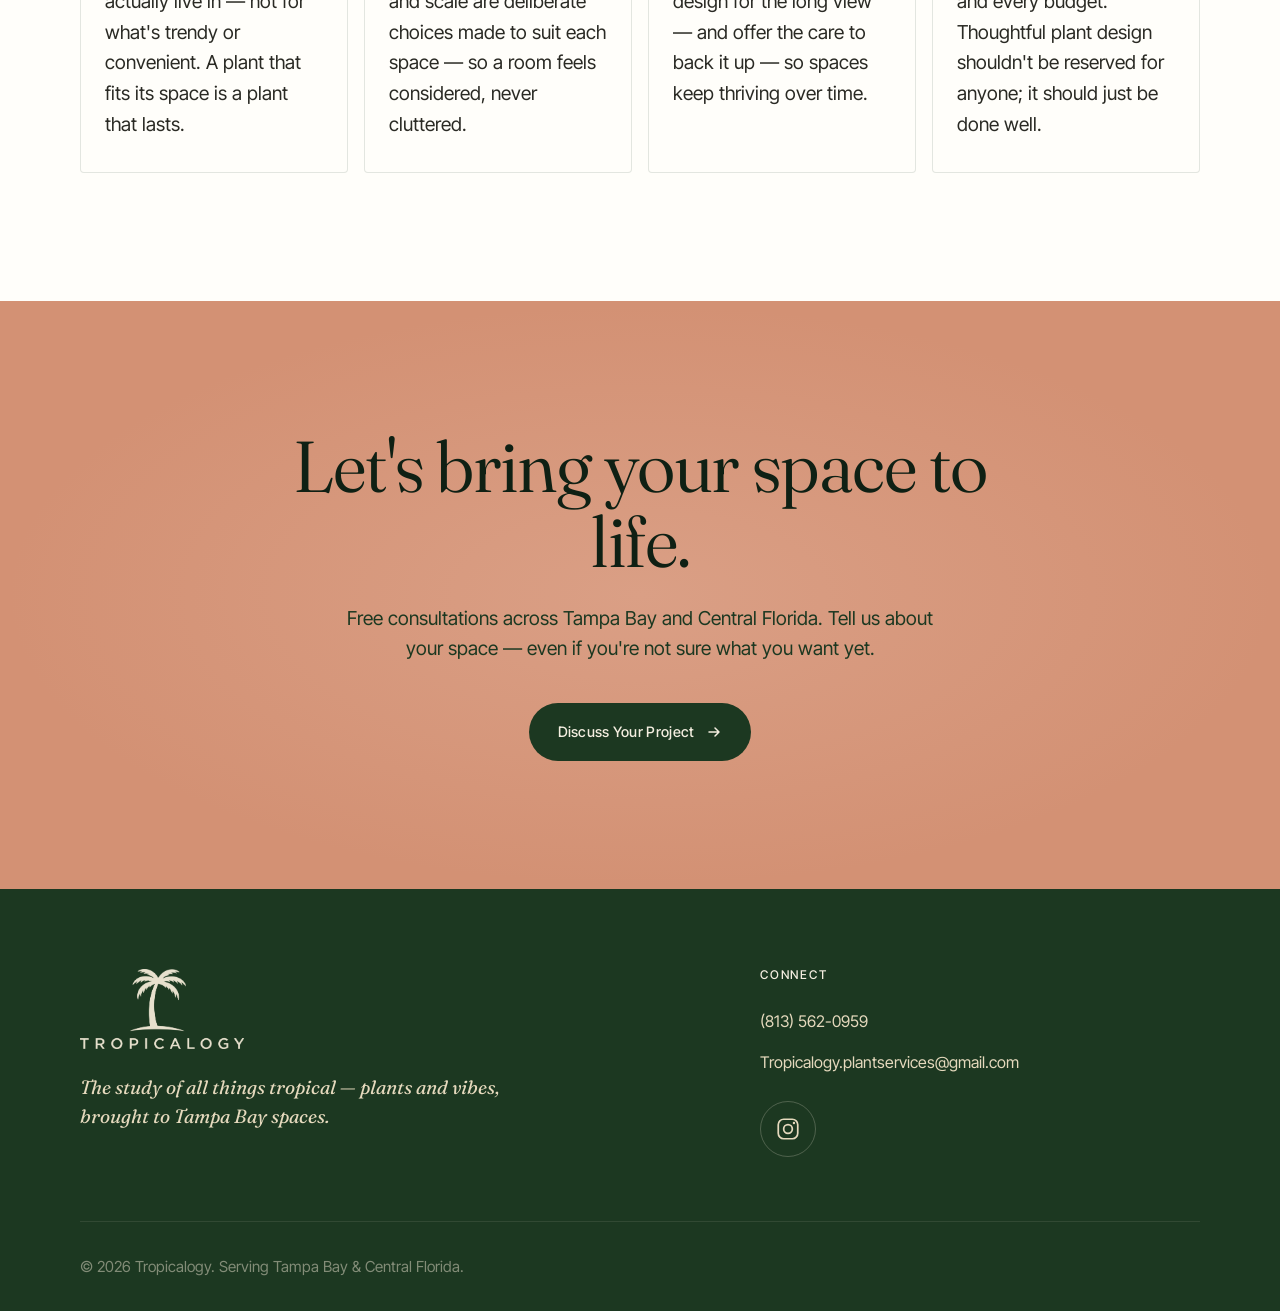
==== commit ff984eec: "finished site" ====
--- a/about.html
+++ b/about.html
@@ -3,13 +3,13 @@
 <head>
   <meta charset="UTF-8" />
   <meta name="viewport" content="width=device-width, initial-scale=1.0" />
-  <title>Tropicalogy — Interior Plant Design & Maintenance in Tampa Bay</title>
-  <meta name="description" content="Tropicalogy designs, installs, and maintains interior plant collections for offices, homes, and commercial spaces across Tampa Bay. From desk plants to atriums — biophilic design with personality." />
+  <title>About — Tropicalogy</title>
+  <meta name="description" content="The story behind Tropicalogy — interior plant design and maintenance in Tampa Bay, founded by Nathan to bring genuinely thoughtful biophilic design to local spaces." />
   <meta name="theme-color" content="#1c3821" />
 
   <!-- Open Graph -->
-  <meta property="og:title" content="Tropicalogy — Interior Plant Design & Maintenance" />
-  <meta property="og:description" content="Living design for Tampa Bay spaces. Interior plant installation, maintenance, and biophilic experiences." />
+  <meta property="og:title" content="About — Tropicalogy" />
+  <meta property="og:description" content="The story and philosophy behind Tropicalogy's interior plant design." />
   <meta property="og:type" content="website" />
   <meta property="og:site_name" content="Tropicalogy" />
 
@@ -19,7 +19,7 @@
   <link href="https://fonts.googleapis.com/css2?family=Fraunces:ital,opsz,wght@0,9..144,300..500;1,9..144,300..500&family=Inter+Tight:wght@400;500;600&family=JetBrains+Mono:wght@400&display=swap" rel="stylesheet" />
 
   <!-- Styles -->
-  <link rel="stylesheet" href="css/style.css" />
+  <link rel="stylesheet" href="style.css" />
 </head>
 <body>
 
@@ -29,10 +29,9 @@
   <header class="site-header" role="banner">
     <div class="header-inner">
       <a href="index.html" class="logo" aria-label="Tropicalogy home">
-        <img src="images/logo-no-background.png" alt="Tropicalogy" />
+        <img src="images/Logo-no-background.png" alt="Tropicalogy" />
       </a>
 
-      <!-- Tapered line divider beneath logo -->
       <div class="header-divider" aria-hidden="true">
         <span class="header-divider__line"></span>
       </div>
@@ -43,7 +42,7 @@
           <li><a href="services/residential.html">Residential</a></li>
           <li><a href="services/events-workshops.html">Events</a></li>
           <li><a href="gallery.html">Gallery</a></li>
-          <li><a href="about.html">About</a></li>
+          <li><a href="about.html" aria-current="page">About</a></li>
           <li><a href="contact.html">Contact</a></li>
         </ul>
         <a href="contact.html" class="btn btn--primary header-cta">
@@ -60,7 +59,175 @@
   </header>
 
   <main id="main">
-      <!-- ========================= FOOTER ========================= -->
+
+    <!-- ========================= HERO ========================= -->
+    <section class="hero">
+      <div class="container">
+        <div class="hero-grid">
+          <div class="hero-content reveal">
+            <h1 class="hero-headline">
+              The study of<br />
+              all things<br />
+              <em>tropical.</em>
+            </h1>
+            <p class="hero-sub">
+              Tropicalogy is an interior plant design and maintenance studio in Tampa Bay — built on the belief that every space deserves to feel a little more alive.
+            </p>
+            <div class="hero-actions">
+              <a href="contact.html" class="btn btn--primary">
+                Discuss Your Project
+                <svg class="btn__arrow" viewBox="0 0 16 16" fill="none" aria-hidden="true">
+                  <path d="M3 8h10M9 4l4 4-4 4" stroke="currentColor" stroke-width="1.5" stroke-linecap="round" stroke-linejoin="round" />
+                </svg>
+              </a>
+            </div>
+          </div>
+
+          <div class="hero-visual reveal">
+            <svg class="hero-decor-leaf" viewBox="0 0 200 200" fill="none" xmlns="http://www.w3.org/2000/svg" aria-hidden="true">
+              <path d="M100 20c0 0-40 30-50 80s30 80 50 80c20 0 60-30 50-80S100 20 100 20z" stroke="#e7e0cd" stroke-width="1" opacity="0.4"/>
+              <path d="M100 30c0 50 0 100 0 150M70 60c10 20 20 30 30 40M130 60c-10 20-20 30-30 40M60 100c15 15 25 25 40 30M140 100c-15 15-25 25-40 30M75 140c10 10 15 15 25 20M125 140c-10 10-15 15-25 20" stroke="#e7e0cd" stroke-width="1" opacity="0.6"/>
+            </svg>
+            <img src="images/indoor-oasis-collection-of-houseplants-in-bright.jpg" alt="A bright indoor collection of houseplants" />
+          </div>
+        </div>
+      </div>
+    </section>
+
+    <!-- ========================= STORY ========================= -->
+    <section class="section" id="story">
+      <div class="container">
+        <div class="about-grid">
+          <div class="about-photo reveal">
+            <span class="about-photo__badge">Founder</span>
+            <img src="images/nathan.JPG" alt="Nathan, founder of Tropicalogy" />
+          </div>
+          <div class="about-content reveal">
+            <p class="eyebrow">Meet Nathan</p>
+            <h2>It started with<br />a simple frustration.</h2>
+            <p class="lede">
+              Too many spaces settle for the same tired plants in the same plastic pots — and call it done.
+            </p>
+            <p>
+              Nathan founded Tropicalogy to do better than that. The idea was straightforward: bring genuinely thoughtful plant design to Tampa Bay — moving past the predictable species and forgettable containers, and treating each space as its own small ecosystem rather than a shelf to be filled.
+            </p>
+            <p>
+              What began as a love of plants became a way of working. Whether it's a single plant on a desk or a full atrium, the bar stays the same — choose what will genuinely thrive, style it with intention, and care for it properly. That's the whole philosophy, and it hasn't changed.
+            </p>
+            <div class="about-signature">
+              <div>
+                <p class="about-signature__name">Nathan</p>
+                <p class="about-signature__role">Founder &amp; Plant Designer</p>
+              </div>
+            </div>
+          </div>
+        </div>
+      </div>
+    </section>
+
+    <!-- ========================= PHILOSOPHY ========================= -->
+    <section class="section beyond" id="philosophy">
+      <div class="container">
+        <div class="section-header reveal">
+          <h2>Plants are not<br />decoration.</h2>
+          <p>
+            They're living things — and designing with them well means working with how they actually grow, not just how they look on day one.
+          </p>
+        </div>
+
+        <div class="commercial-prose reveal" style="max-width: 75ch;">
+          <p>
+            A lot of plant installations are really just shopping: pick something green, put it in a corner, hope for the best. It looks fine for a few weeks, then slowly stops looking fine. The plant was never matched to the light it was given, the container was chosen for the showroom rather than the room, and nobody was ever going to keep it healthy.
+          </p>
+          <p>
+            Tropicalogy works the other way around. We start with the space — its light, its air, its rhythm — and design from there. The right plant in the right place barely needs convincing to thrive. The right container disappears into the room instead of fighting it. And the right care plan means the installation looks as considered a year later as it did on day one. Biophilic design only works when the biology is taken seriously.
+          </p>
+        </div>
+      </div>
+    </section>
+
+    <!-- ========================= VALUES ========================= -->
+    <section class="section" id="values">
+      <div class="container">
+        <div class="section-header reveal">
+          <h2>What we care<br />about.</h2>
+          <p>
+            A few principles that shape every project, whether it's a desk plant or a building-wide install.
+          </p>
+        </div>
+
+        <div class="benefits-grid">
+          <article class="benefit reveal">
+            <span class="benefit__icon" aria-hidden="true">
+              <svg viewBox="0 0 24 24" fill="none">
+                <path d="M12 3c-1 4-4 6-4 9a4 4 0 0 0 8 0c0-3-3-5-4-9z" stroke="currentColor" stroke-width="1.4" stroke-linejoin="round"/>
+                <path d="M12 16v5" stroke="currentColor" stroke-width="1.4" stroke-linecap="round"/>
+              </svg>
+            </span>
+            <h3>The Right Plant</h3>
+            <p>Every species is chosen for the conditions it will actually live in — not for what's trendy or convenient. A plant that fits its space is a plant that lasts.</p>
+          </article>
+
+          <article class="benefit reveal">
+            <span class="benefit__icon" aria-hidden="true">
+              <svg viewBox="0 0 24 24" fill="none">
+                <circle cx="12" cy="12" r="3" stroke="currentColor" stroke-width="1.4"/>
+                <circle cx="12" cy="12" r="8" stroke="currentColor" stroke-width="1.4"/>
+                <path d="M12 2v2M12 20v2M2 12h2M20 12h2" stroke="currentColor" stroke-width="1.4" stroke-linecap="round"/>
+              </svg>
+            </span>
+            <h3>Design With Intention</h3>
+            <p>No filler, no defaults. Containers, placement, and scale are deliberate choices made to suit each space — so a room feels considered, never cluttered.</p>
+          </article>
+
+          <article class="benefit reveal">
+            <span class="benefit__icon" aria-hidden="true">
+              <svg viewBox="0 0 24 24" fill="none">
+                <path d="M4 18L9 13L13 17L20 10" stroke="currentColor" stroke-width="1.4" stroke-linecap="round" stroke-linejoin="round"/>
+                <path d="M15 10h5v5" stroke="currentColor" stroke-width="1.4" stroke-linecap="round" stroke-linejoin="round"/>
+              </svg>
+            </span>
+            <h3>Built to Last</h3>
+            <p>An installation isn't finished on install day. We design for the long view — and offer the care to back it up — so spaces keep thriving over time.</p>
+          </article>
+
+          <article class="benefit reveal">
+            <span class="benefit__icon" aria-hidden="true">
+              <svg viewBox="0 0 24 24" fill="none">
+                <circle cx="12" cy="12" r="8" stroke="currentColor" stroke-width="1.4"/>
+                <path d="M9 14c1 1 5 1 6 0" stroke="currentColor" stroke-width="1.4" stroke-linecap="round"/>
+                <circle cx="9" cy="10" r="0.8" fill="currentColor"/>
+                <circle cx="15" cy="10" r="0.8" fill="currentColor"/>
+              </svg>
+            </span>
+            <h3>Everyone's Welcome</h3>
+            <p>Offices, homes, restaurants, parties — and every budget. Thoughtful plant design shouldn't be reserved for anyone; it should just be done well.</p>
+          </article>
+        </div>
+      </div>
+    </section>
+
+    <!-- ========================= CTA BANNER ========================= -->
+    <section class="cta-banner">
+      <div class="container">
+        <div class="cta-banner-inner reveal">
+          <h2>Let's bring your space to life.</h2>
+          <p>
+            Free consultations across Tampa Bay and Central Florida. Tell us about your space — even if you're not sure what you want yet.
+          </p>
+          <a href="contact.html" class="btn btn--primary">
+            Discuss Your Project
+            <svg class="btn__arrow" viewBox="0 0 16 16" fill="none" aria-hidden="true">
+              <path d="M3 8h10M9 4l4 4-4 4" stroke="currentColor" stroke-width="1.5" stroke-linecap="round" stroke-linejoin="round" />
+            </svg>
+          </a>
+        </div>
+      </div>
+    </section>
+
+  </main>
+
+  <!-- ========================= FOOTER ========================= -->
   <footer class="site-footer" role="contentinfo">
     <div class="container">
       <div class="footer-grid">
--- a/style.css
+++ b/style.css
@@ -0,0 +1,1609 @@
+/* ==========================================================================
+   Tropicalogy — Global Styles
+   ========================================================================== */
+
+:root {
+  /* Brand colors — warm earthy palette */
+  --paper: #fffefa;
+  --cream: #f4eee0;
+  --cream-light: #f7f1e1;
+  --cream-deep: #e5d9bd;
+  --sand: #e5d9bd;
+  --linen: #ede4cf;
+  --sage: #a8b594;
+  --sage-soft: #c2cdb1;
+  --forest: #1c3821;
+  --forest-deep: #0f2014;
+  --forest-soft: #2d4f33;
+  --moss: #5a7a4f;
+  --terracotta: #b8694a;
+  --clay: #d39174;
+  --clay-soft: #e1ad96;
+  --ink: #2a2a24;
+  --muted: #6b6b5e;
+  --line: rgba(28, 56, 33, 0.12);
+
+  --font-display: "Fraunces", "Cormorant Garamond", Georgia, serif;
+  --font-body: "Inter Tight", "Helvetica Neue", system-ui, sans-serif;
+  --font-mono: "JetBrains Mono", ui-monospace, monospace;
+
+  --space-1: 0.25rem;
+  --space-2: 0.5rem;
+  --space-3: 0.75rem;
+  --space-4: 1rem;
+  --space-5: 1.25rem;
+  --space-6: 1.5rem;
+  --space-8: 2rem;
+  --space-10: 2.5rem;
+  --space-12: 3rem;
+  --space-16: 4rem;
+  --space-20: 5rem;
+  --space-24: 6rem;
+
+  --max-width: 1320px;
+  --gutter: clamp(2rem, 7vw, 5rem);
+
+  --ease-out: cubic-bezier(0.16, 1, 0.3, 1);
+  --ease-in-out: cubic-bezier(0.65, 0, 0.35, 1);
+}
+
+/* Reset
+   ========================================================================== */
+*, *::before, *::after { box-sizing: border-box; }
+
+html {
+  scroll-behavior: smooth;
+  -webkit-text-size-adjust: 100%;
+}
+
+body {
+  margin: 0;
+  font-family: var(--font-body);
+  font-size: 1.125rem;
+  line-height: 1.65;
+  color: var(--ink);
+  background: var(--paper);
+  -webkit-font-smoothing: antialiased;
+  -moz-osx-font-smoothing: grayscale;
+  text-rendering: optimizeLegibility;
+}
+
+img, svg { max-width: 100%; height: auto; display: block; }
+a { color: inherit; text-decoration: none; }
+button {
+  font: inherit;
+  cursor: pointer;
+  border: none;
+  background: none;
+  color: inherit;
+}
+
+.skip-link {
+  position: absolute;
+  top: -40px;
+  left: 0;
+  background: var(--forest);
+  color: var(--cream);
+  padding: var(--space-2) var(--space-4);
+  z-index: 1000;
+  transition: top 0.2s;
+}
+.skip-link:focus { top: 0; }
+
+:focus-visible {
+  outline: 2px solid var(--forest);
+  outline-offset: 3px;
+  border-radius: 2px;
+}
+
+/* Typography
+   ========================================================================== */
+h1, h2, h3, h4, h5, h6 {
+  font-family: var(--font-display);
+  font-weight: 400;
+  line-height: 1.05;
+  letter-spacing: -0.02em;
+  margin: 0;
+  color: var(--forest);
+}
+
+h1 { font-size: clamp(2.75rem, 7vw, 5.5rem); font-weight: 350; }
+h2 { font-size: clamp(2rem, 4.5vw, 3.5rem); font-weight: 350; }
+h3 { font-size: clamp(1.4rem, 2.5vw, 1.875rem); font-weight: 400; }
+p  { margin: 0; }
+
+.eyebrow {
+  font-family: var(--font-body);
+  font-size: 0.75rem;
+  font-weight: 500;
+  letter-spacing: 0.2em;
+  text-transform: uppercase;
+  color: var(--moss);
+  display: inline-flex;
+  align-items: center;
+  gap: var(--space-3);
+}
+.eyebrow::before {
+  content: "";
+  width: 1.5rem;
+  height: 1px;
+  background: var(--moss);
+}
+
+/* Layout
+   ========================================================================== */
+.container {
+  width: 100%;
+  max-width: var(--max-width);
+  margin: 0 auto;
+  padding: 0 var(--gutter);
+}
+
+.section {
+  padding: clamp(4rem, 10vw, 8rem) 0;
+}
+
+/* Buttons
+   ========================================================================== */
+.btn {
+  display: inline-flex;
+  align-items: center;
+  justify-content: center;
+  gap: var(--space-3);
+  padding: 1rem 1.75rem;
+  font-family: var(--font-body);
+  font-size: 0.9rem;
+  font-weight: 500;
+  letter-spacing: 0.02em;
+  border-radius: 999px;
+  transition: all 0.4s var(--ease-out);
+  cursor: pointer;
+  border: 1px solid transparent;
+  white-space: nowrap;
+}
+
+.btn--primary {
+  background: var(--forest);
+  color: var(--paper);
+}
+.btn--primary:hover {
+  background: var(--forest-deep);
+  transform: translateY(-2px);
+}
+
+.btn--ghost {
+  background: transparent;
+  color: var(--forest);
+  border-color: var(--forest);
+}
+.btn--ghost:hover {
+  background: var(--forest);
+  color: var(--cream);
+}
+
+.btn__arrow {
+  width: 1rem;
+  height: 1rem;
+  transition: transform 0.4s var(--ease-out);
+}
+.btn:hover .btn__arrow { transform: translateX(4px); }
+
+/* Header
+   ========================================================================== */
+.site-header {
+  position: sticky;
+  top: 0;
+  z-index: 100;
+  background: #fffefa;
+  backdrop-filter: blur(20px);
+  -webkit-backdrop-filter: blur(20px);
+  border-bottom: 1px solid var(--line);
+}
+
+.header-inner {
+  display: flex;
+  flex-direction: column;
+  align-items: center;
+  gap: var(--space-3);
+  padding: var(--space-5) var(--gutter) var(--space-4);
+  max-width: var(--max-width);
+  margin: 0 auto;
+  position: relative;
+}
+
+.logo {
+  display: flex;
+  align-items: center;
+  color: var(--forest);
+}
+.logo {
+  flex-shrink: 0;
+}
+.logo img {
+  height: 80px;
+  width: auto;
+  max-width: none;
+  display: block;
+}
+
+@media (max-width: 900px) {
+  .logo img {
+    height: 56px;
+  }
+}
+
+.logo svg { width: 28px; height: 28px; }
+
+/* Tapered divider beneath logo */
+.header-divider {
+  display: flex;
+  align-items: center;
+  justify-content: center;
+  width: 100%;
+  max-width: 380px;
+  color: var(--forest);
+  margin: var(--space-1) 0 var(--space-2);
+}
+.header-divider__line {
+  flex: 1;
+  height: 1.5px;
+  background: linear-gradient(
+    to right,
+    transparent 0%,
+    var(--forest) 25%,
+    var(--forest) 75%,
+    transparent 100%
+  );
+  opacity: 0.55;
+}
+
+.nav {
+  display: flex;
+  align-items: center;
+  justify-content: center;
+  width: 100%;
+}
+
+.nav-list {
+  display: flex;
+  justify-content: center;
+  gap: var(--space-8);
+  list-style: none;
+  margin: 0;
+  padding: 0;
+  flex-wrap: wrap;
+}
+
+.nav-list a {
+  font-size: 1.05rem;
+  font-weight: 500;
+  color: var(--ink);
+  position: relative;
+  padding: var(--space-2) 0;
+  transition: color 0.3s;
+  letter-spacing: 0.01em;
+}
+
+.nav-list a::after {
+  content: "";
+  position: absolute;
+  left: 50%;
+  bottom: -2px;
+  width: 0;
+  height: 1.5px;
+  background: var(--forest);
+  transition: all 0.35s var(--ease-out);
+  transform: translateX(-50%);
+}
+
+.header-cta {
+  position: absolute;
+  right: var(--gutter);
+  top: 50%;
+  transform: translateY(-50%);
+  padding: 0.7rem 1.25rem;
+  font-size: 0.85rem;
+}
+
+@media (max-width: 1100px) {
+  .header-cta { display: none; }
+}
+
+.nav-list a:hover { color: var(--forest); }
+.nav-list a:hover::after { width: 100%; }
+
+/* Mobile nav toggle */
+.nav-toggle {
+  display: none;
+  flex-direction: column;
+  gap: 5px;
+  padding: var(--space-2);
+  position: absolute;
+  top: 50%;
+  right: var(--gutter);
+  transform: translateY(-50%);
+}
+.nav-toggle span {
+  width: 24px;
+  height: 1.5px;
+  background: var(--forest);
+  transition: all 0.3s;
+}
+
+@media (max-width: 900px) {
+  .nav-toggle { display: flex; }
+  .header-inner {
+    flex-direction: row;
+    justify-content: center;
+    padding: var(--space-4) var(--gutter);
+    gap: 0;
+  }
+  .header-divider { display: none; }
+  .nav-list {
+    display: none;
+    position: absolute;
+    top: 100%;
+    left: 0;
+    right: 0;
+    background: var(--paper);
+    flex-direction: column;
+    padding: var(--space-6) var(--gutter);
+    border-bottom: 1px solid var(--line);
+    gap: var(--space-4);
+  }
+  .nav-list.is-open { display: flex; }
+  .nav-list a { font-size: 1.15rem; }
+  .nav-list a::after { display: none; }
+}
+
+/* Hero
+   ========================================================================== */
+.hero {
+  position: relative;
+  padding: clamp(4rem, 10vw, 7rem) 0 clamp(3rem, 8vw, 6rem);
+  overflow: hidden;
+}
+
+.hero-grid {
+  display: grid;
+  grid-template-columns: 1fr;
+  gap: var(--space-12);
+  align-items: end;
+}
+
+@media (min-width: 900px) {
+  .hero-grid {
+    grid-template-columns: 1.3fr 1fr;
+    gap: var(--space-16);
+  }
+}
+
+.hero-headline {
+  font-size: clamp(2.75rem, 8vw, 6.5rem);
+  line-height: 0.98;
+  letter-spacing: -0.035em;
+  font-weight: 300;
+}
+.hero-headline em {
+  font-style: italic;
+  font-weight: 350;
+  color: var(--forest-soft);
+}
+
+.hero-eyebrow { margin-bottom: var(--space-8); }
+
+.hero-sub {
+  margin-top: var(--space-8);
+  max-width: 42ch;
+  font-size: clamp(1.15rem, 1.4vw, 1.3rem);
+  color: var(--ink);
+  line-height: 1.6;
+}
+
+.hero-actions {
+  margin-top: var(--space-8);
+  display: flex;
+  flex-wrap: wrap;
+  gap: var(--space-3);
+}
+
+.hero-meta {
+  margin-top: var(--space-10);
+  display: flex;
+  flex-wrap: wrap;
+  align-items: center;
+  gap: var(--space-3);
+}
+
+.hero-meta-pill {
+  display: inline-flex;
+  align-items: center;
+  gap: var(--space-2);
+  padding: 0.55rem 1rem 0.55rem 0.85rem;
+  background: var(--cream);
+  border: 1px solid var(--line);
+  border-radius: 999px;
+  font-size: 0.85rem;
+  font-weight: 500;
+  letter-spacing: 0.02em;
+  color: var(--forest);
+}
+
+.hero-meta-pill svg {
+  width: 14px;
+  height: 14px;
+  color: var(--moss);
+}
+
+.hero-visual {
+  position: relative;
+  aspect-ratio: 4 / 5;
+  border-radius: 4px;
+  overflow: hidden;
+  background: linear-gradient(135deg, var(--sage), var(--moss));
+}
+
+.hero-visual::after {
+  content: "";
+  position: absolute;
+  inset: 0;
+  background: radial-gradient(ellipse at top left, rgba(168, 181, 148, 0.5), transparent 60%);
+}
+
+.hero-visual img {
+  width: 100%;
+  height: 100%;
+  object-fit: cover;
+}
+
+.hero-visual-caption {
+  position: absolute;
+  bottom: var(--space-6);
+  left: var(--space-6);
+  right: var(--space-6);
+  color: var(--cream);
+  font-size: 0.85rem;
+  letter-spacing: 0.05em;
+  z-index: 2;
+  display: flex;
+  justify-content: space-between;
+  align-items: center;
+}
+
+.hero-visual-caption span:first-child {
+  font-family: var(--font-display);
+  font-style: italic;
+  font-size: 1.1rem;
+}
+
+.hero-decor-leaf {
+  position: absolute;
+  top: -20px;
+  right: -20px;
+  width: 180px;
+  opacity: 0.18;
+  z-index: 1;
+  pointer-events: none;
+}
+
+/* Marquee
+   ========================================================================== */
+.marquee {
+  padding: var(--space-12) 0;
+  border-top: 1px solid var(--line);
+  border-bottom: 1px solid var(--line);
+  background: var(--paper);
+  overflow: hidden;
+}
+
+.marquee-label {
+  text-align: center;
+  margin-bottom: var(--space-8);
+}
+
+.marquee-track {
+  display: flex;
+  gap: var(--space-16);
+  animation: marquee 40s linear infinite;
+  width: max-content;
+}
+
+.marquee:hover .marquee-track {
+  animation-play-state: paused;
+}
+
+.marquee-item {
+  flex: 0 0 auto;
+  display: flex;
+  align-items: center;
+  justify-content: center;
+  min-width: 160px;
+  height: 50px;
+  font-family: var(--font-display);
+  font-style: italic;
+  color: var(--forest);
+  opacity: 0.5;
+  font-size: 1.5rem;
+  transition: opacity 0.3s, transform 0.3s;
+  cursor: pointer;
+  letter-spacing: -0.01em;
+}
+
+.marquee-item:hover {
+  opacity: 1;
+  transform: scale(1.05);
+}
+
+.marquee-item img {
+  max-height: 40px;
+  width: auto;
+  object-fit: contain;
+}
+
+@keyframes marquee {
+  from { transform: translateX(0); }
+  to { transform: translateX(-50%); }
+}
+
+/* Section header
+   ========================================================================== */
+.section-header {
+  display: grid;
+  grid-template-columns: 1fr;
+  gap: var(--space-6);
+  margin-bottom: var(--space-16);
+}
+
+@media (min-width: 900px) {
+  .section-header {
+    grid-template-columns: 1fr 1fr;
+    gap: var(--space-16);
+    align-items: end;
+  }
+}
+
+.section-header h2 { max-width: 16ch; }
+.section-header p {
+  color: var(--ink);
+  max-width: 52ch;
+  line-height: 1.65;
+  font-size: 1.2rem;
+}
+
+/* Services grid
+   ========================================================================== */
+.services { background: var(--cream); }
+
+.services-grid {
+  display: grid;
+  grid-template-columns: 1fr;
+  gap: 1px;
+  background: var(--line);
+  border: 1px solid var(--line);
+  border-radius: 4px;
+  overflow: hidden;
+}
+
+@media (min-width: 700px) {
+  .services-grid { grid-template-columns: 1fr 1fr; }
+}
+@media (min-width: 1100px) {
+  .services-grid { grid-template-columns: repeat(3, 1fr); }
+}
+
+.service-card {
+  background: var(--cream);
+  background-image: var(--card-bg);
+  background-size: cover;
+  background-position: center;
+  padding: 0;
+  display: flex;
+  flex-direction: column;
+  text-decoration: none;
+  color: var(--ink);
+  position: relative;
+  transition: transform 0.5s var(--ease-out);
+  min-height: 320px;
+  overflow: hidden;
+  isolation: isolate;
+}
+
+.service-card__overlay {
+  position: absolute;
+  inset: 0;
+  background: rgba(244, 238, 224, 0.804);
+  transition: background 0.5s var(--ease-out);
+  z-index: 1;
+}
+
+.service-card__content {
+  position: relative;
+  z-index: 2;
+  padding: var(--space-12) var(--space-8);
+  display: flex;
+  flex-direction: column;
+  flex-grow: 1;
+}
+
+.service-card:hover .service-card__overlay {
+  background: rgba(244, 238, 224, 0.364);
+}
+
+.service-card:hover {
+  transform: translateY(-2px);
+}
+
+.service-card:hover .service-card__arrow {
+  transform: rotate(-45deg);
+}
+
+.service-card h3 {
+  margin-bottom: var(--space-4);
+  max-width: 14ch;
+}
+
+.service-card p {
+  font-size: 1.05rem;
+  line-height: 1.6;
+  color: #000000;
+  font-weight: 500;
+  margin-bottom: var(--space-8);
+  flex-grow: 1;
+}
+
+.service-card__arrow {
+  align-self: flex-start;
+  width: 32px;
+  height: 32px;
+  border: 1px solid var(--forest);
+  color: var(--forest);
+  border-radius: 50%;
+  display: flex;
+  align-items: center;
+  justify-content: center;
+  transition: transform 0.4s var(--ease-out);
+}
+
+.service-card__arrow svg { width: 12px; height: 12px; }
+
+/* Beyond the Basics
+   ========================================================================== */
+.beyond {
+  background: var(--sage);
+  color: var(--forest-deep);
+  position: relative;
+  overflow: hidden;
+}
+
+.beyond h2 { color: var(--forest-deep); }
+.beyond .eyebrow { color: var(--forest); }
+.beyond .eyebrow::before { background: var(--forest); }
+.beyond .section-header p { color: var(--forest); }
+
+.beyond-grid {
+  display: grid;
+  grid-template-columns: 1fr;
+  gap: var(--space-6);
+}
+
+@media (min-width: 800px) {
+  .beyond-grid {
+    grid-template-columns: 1.5fr 1fr;
+    grid-template-rows: 1fr 1fr;
+    gap: var(--space-4);
+    aspect-ratio: 16 / 10;
+  }
+  .beyond-item:nth-child(1) { grid-row: 1 / span 2; }
+}
+
+.beyond-item {
+  position: relative;
+  border-radius: 4px;
+  overflow: hidden;
+  background: var(--moss);
+  min-height: 280px;
+  cursor: pointer;
+}
+
+.beyond-item::before {
+  content: "";
+  position: absolute;
+  inset: 0;
+  background: linear-gradient(180deg, transparent 40%, rgba(15, 32, 20, 0.7));
+  z-index: 1;
+}
+
+.beyond-item img {
+  width: 100%;
+  height: 100%;
+  object-fit: cover;
+  transition: transform 0.8s var(--ease-out);
+}
+.beyond-item:hover img { transform: scale(1.05); }
+
+.beyond-item-content {
+  position: absolute;
+  bottom: 0;
+  left: 0;
+  right: 0;
+  padding: var(--space-8);
+  z-index: 2;
+}
+
+.beyond-item-content h3 {
+  color: var(--cream);
+  font-size: clamp(1.5rem, 2.5vw, 2rem);
+  margin-bottom: var(--space-2);
+}
+
+.beyond-item-content p {
+  color: var(--ink);
+  font-size: 1.2rem;
+  max-width: 42ch;
+  line-height: 1.55;
+}
+
+.beyond-item--placeholder:nth-child(1) {
+  background: linear-gradient(135deg, var(--moss), var(--forest-soft));
+}
+.beyond-item--placeholder:nth-child(2) {
+  background: linear-gradient(135deg, var(--sage), var(--moss));
+}
+.beyond-item--placeholder:nth-child(3) {
+  background: linear-gradient(135deg, var(--forest-soft), var(--moss));
+}
+
+/* Benefits
+   ========================================================================== */
+.benefits-grid {
+  display: grid;
+  grid-template-columns: 1fr;
+  gap: var(--space-4);
+}
+
+@media (min-width: 700px) {
+  .benefits-grid { grid-template-columns: 1fr 1fr; }
+}
+@media (min-width: 1100px) {
+  .benefits-grid { grid-template-columns: repeat(4, 1fr); }
+}
+
+.benefit {
+  padding: var(--space-8) var(--space-6);
+  border: 1px solid var(--line);
+  border-radius: 4px;
+  background: var(--paper);
+  transition: border-color 0.3s, transform 0.4s var(--ease-out);
+}
+
+.benefit:hover {
+  border-color: var(--forest);
+  transform: translateY(-4px);
+}
+
+.benefit__icon {
+  display: inline-flex;
+  align-items: center;
+  justify-content: center;
+  width: 36px;
+  height: 36px;
+  color: var(--forest);
+  margin-bottom: var(--space-5);
+  transition: color 0.3s, transform 0.4s var(--ease-out);
+}
+.benefit__icon svg {
+  width: 28px;
+  height: 28px;
+}
+.benefit:hover .benefit__icon {
+  color: var(--moss);
+  transform: translateY(-2px);
+}
+
+.benefit h3 {
+  font-family: var(--font-body);
+  font-size: 0.85rem;
+  font-weight: 500;
+  text-transform: uppercase;
+  letter-spacing: 0.1em;
+  color: var(--ink);
+  margin-bottom: var(--space-3);
+}
+
+.benefit p {
+  font-size: 1.2rem;
+  line-height: 1.6;
+  color: var(--ink);
+}
+
+/* Process
+   ========================================================================== */
+.process { background: var(--cream); }
+
+.process-list {
+  display: grid;
+  grid-template-columns: 1fr;
+  gap: 0;
+}
+
+.process-step {
+  display: grid;
+  grid-template-columns: auto 1fr;
+  gap: var(--space-8);
+  padding: var(--space-8) 0;
+  border-top: 1px solid var(--line);
+  align-items: start;
+}
+
+.process-step:last-child { border-bottom: 1px solid var(--line); }
+
+@media (min-width: 800px) {
+  .process-step {
+    grid-template-columns: 100px 1fr 1.5fr;
+    gap: var(--space-12);
+    padding: var(--space-12) 0;
+  }
+}
+
+.process-step__num {
+  font-family: var(--font-mono);
+  font-size: 0.8rem;
+  color: var(--moss);
+  letter-spacing: 0.1em;
+  padding-top: var(--space-2);
+}
+
+.process-step h3 {
+  font-size: clamp(1.5rem, 3vw, 2.25rem);
+}
+
+.process-step p {
+  color: var(--ink);
+  max-width: 55ch;
+  line-height: 1.65;
+  font-size: 1.2rem;
+  margin-top: var(--space-4);
+}
+
+@media (max-width: 799px) {
+  .process-step {
+    grid-template-columns: 50px 1fr;
+    gap: 1rem;
+  }
+
+  .process-step h3,
+  .process-step p {
+    grid-column: 2;
+  }
+
+  .process-step p {
+    margin-top: 0.5rem;
+  }
+}
+
+/* About snippet
+   ========================================================================== */
+.about-snippet { background: var(--paper); }
+
+.about-grid {
+  display: grid;
+  grid-template-columns: 1fr;
+  gap: var(--space-12);
+  align-items: center;
+}
+
+@media (min-width: 800px) {
+  .about-grid {
+    grid-template-columns: 1fr 1.2fr;
+    gap: var(--space-16);
+  }
+}
+
+.about-photo {
+  position: relative;
+  aspect-ratio: 4 / 5;
+  border-radius: 4px;
+  overflow: hidden;
+  background: linear-gradient(135deg, var(--sage), var(--moss));
+}
+
+.about-photo img {
+  width: 100%;
+  height: 100%;
+  object-fit: cover;
+}
+
+.about-photo__badge {
+  position: absolute;
+  top: var(--space-6);
+  left: var(--space-6);
+  background: var(--cream);
+  color: var(--forest);
+  padding: var(--space-2) var(--space-4);
+  border-radius: 999px;
+  font-size: 0.75rem;
+  letter-spacing: 0.1em;
+  text-transform: uppercase;
+  font-weight: 500;
+}
+
+.about-content h2 { margin-bottom: var(--space-6); }
+
+.about-content .lede {
+  font-family: var(--font-display);
+  font-size: clamp(1.25rem, 2vw, 1.5rem);
+  font-style: italic;
+  color: var(--forest);
+  line-height: 1.35;
+  margin-bottom: var(--space-6);
+  font-weight: 350;
+}
+
+.about-content p {
+  color: var(--ink);
+  margin-bottom: var(--space-4);
+  line-height: 1.7;
+  font-size: 1.2rem;
+  max-width: 58ch;
+}
+
+.about-signature {
+  margin-top: var(--space-8);
+  display: flex;
+  align-items: center;
+  gap: var(--space-4);
+}
+
+.about-signature__name {
+  font-family: var(--font-display);
+  font-style: italic;
+  font-size: 1.25rem;
+  color: var(--forest);
+}
+
+.about-signature__role {
+  font-size: 0.85rem;
+  color: var(--muted);
+  letter-spacing: 0.05em;
+}
+
+/* Gallery preview
+   ========================================================================== */
+.gallery-preview { background: var(--cream); }
+
+.gallery-preview-grid {
+  display: grid;
+  grid-template-columns: repeat(2, 1fr);
+  gap: var(--space-3);
+}
+
+@media (min-width: 700px) {
+  .gallery-preview-grid {
+    grid-template-columns: repeat(4, 1fr);
+    grid-template-rows: repeat(2, 1fr);
+    gap: var(--space-4);
+    aspect-ratio: 2 / 1;
+  }
+  .gallery-preview-grid > :nth-child(1) {
+    grid-column: 1 / span 2;
+    grid-row: 1 / span 2;
+  }
+  .gallery-preview-grid > :nth-child(4) {
+    grid-column: 4;
+    grid-row: 1 / span 2;
+  }
+}
+
+.gallery-tile {
+  position: relative;
+  aspect-ratio: 1;
+  border-radius: 4px;
+  overflow: hidden;
+  background: linear-gradient(135deg, var(--sage), var(--moss));
+}
+
+/* Subtle decorative leaf for placeholder tiles */
+.gallery-tile::after {
+  content: "";
+  position: absolute;
+  inset: 0;
+  background-image: url("data:image/svg+xml;utf8,<svg xmlns='http://www.w3.org/2000/svg' viewBox='0 0 200 200'><path d='M100 30c0 50 0 100 0 150M70 60c10 20 20 30 30 40M130 60c-10 20-20 30-30 40M60 100c15 15 25 25 40 30M140 100c-15 15-25 25-40 30' stroke='%23e7e0cd' stroke-width='0.8' opacity='0.18' fill='none'/></svg>");
+  background-position: center;
+  background-repeat: no-repeat;
+  background-size: 60%;
+  pointer-events: none;
+  z-index: 1;
+}
+
+.gallery-tile img {
+  position: relative;
+  z-index: 2;
+  width: 100%;
+  height: 100%;
+  object-fit: cover;
+  transition: transform 0.8s var(--ease-out);
+}
+.gallery-tile img:hover { transform: scale(1.04); }
+.gallery-tile:hover img { transform: scale(1.04); }
+
+@media (min-width: 700px) {
+  .gallery-tile { aspect-ratio: auto; }
+}
+
+.gallery-tile:nth-child(2) {
+  background: linear-gradient(135deg, var(--moss), var(--forest-soft));
+}
+.gallery-tile:nth-child(3) {
+  background: linear-gradient(135deg, var(--sage-soft), var(--moss));
+}
+
+/* CTA banner
+   ========================================================================== */
+.cta-banner {
+  background: var(--clay);
+  color: var(--forest-deep);
+  padding: clamp(4rem, 10vw, 8rem) 0;
+  text-align: center;
+  position: relative;
+  overflow: hidden;
+}
+
+.cta-banner::before {
+  content: "";
+  position: absolute;
+  inset: 0;
+  background: radial-gradient(ellipse at center, var(--clay-soft), transparent 70%);
+  opacity: 0.5;
+}
+
+.cta-banner-inner {
+  position: relative;
+  z-index: 1;
+}
+
+.cta-banner h2 {
+  color: var(--forest-deep);
+  font-size: clamp(2.25rem, 6vw, 4.5rem);
+  max-width: 18ch;
+  margin: 0 auto var(--space-6);
+}
+
+.cta-banner p {
+  color: var(--forest);
+  max-width: 55ch;
+  margin: 0 auto var(--space-10);
+  font-size: 1.2rem;
+  line-height: 1.55;
+}
+
+.cta-banner .btn--primary {
+  background: var(--forest);
+  color: var(--cream);
+}
+.cta-banner .btn--primary:hover { background: var(--forest-deep); }
+
+/* Footer
+   ========================================================================== */
+.site-footer {
+  background: var(--forest);
+  color: var(--cream-deep);
+  padding: var(--space-20) 0 var(--space-8);
+}
+
+.footer-grid {
+  display: grid;
+  grid-template-columns: 1fr;
+  gap: var(--space-12);
+  margin-bottom: var(--space-16);
+}
+
+@media (min-width: 800px) {
+  .footer-grid {
+    grid-template-columns: 1.4fr 1fr;
+    gap: var(--space-16);
+  }
+}
+
+.footer-brand .logo {
+  margin-bottom: var(--space-6);
+}
+.footer-logo img {
+  height: 80px;
+  width: auto;
+  display: block;
+}
+
+.footer-brand p {
+  font-family: var(--font-display);
+  font-style: italic;
+  font-size: 1.2rem;
+  color: var(--cream-deep);
+  max-width: 38ch;
+  line-height: 1.5;
+}
+
+.footer-col h4 {
+  font-family: var(--font-body);
+  font-size: 0.75rem;
+  text-transform: uppercase;
+  letter-spacing: 0.15em;
+  color: var(--cream);
+  margin-bottom: var(--space-6);
+  font-weight: 500;
+}
+
+.footer-col ul {
+  list-style: none;
+  padding: 0;
+  margin: 0;
+  display: flex;
+  flex-direction: column;
+  gap: var(--space-3);
+}
+
+.footer-col a {
+  color: var(--cream-deep);
+  font-size: 1rem;
+  transition: color 0.3s;
+}
+.footer-col a:hover { color: var(--cream); }
+
+.social-icon {
+  display: inline-flex;
+  align-items: center;
+  justify-content: center;
+  width: 56px;
+  height: 56px;
+  margin-top: var(--space-6);
+  border: 1px solid rgba(231, 224, 205, 0.25);
+  border-radius: 50%;
+  color: var(--cream-deep);
+  transition: all 0.3s var(--ease-out);
+}
+.social-icon svg { width: 26px; height: 26px; }
+.social-icon:hover {
+  background: var(--cream);
+  color: var(--forest-deep);
+  border-color: var(--cream);
+  transform: translateY(-2px);
+}
+
+.footer-bottom {
+  padding-top: var(--space-8);
+  border-top: 1px solid rgba(231, 224, 205, 0.1);
+  display: flex;
+  flex-direction: column;
+  gap: var(--space-4);
+  align-items: center;
+  text-align: center;
+  font-size: 0.95rem;
+  color: rgba(231, 224, 205, 0.5);
+}
+
+@media (min-width: 700px) {
+  .footer-bottom {
+    flex-direction: row;
+    justify-content: space-between;
+    text-align: left;
+  }
+}
+
+/* Scroll reveal
+   ========================================================================== */
+.reveal {
+  opacity: 0;
+  transform: translateY(24px);
+  transition: opacity 0.9s var(--ease-out), transform 0.9s var(--ease-out);
+}
+.reveal.is-visible {
+  opacity: 1;
+  transform: translateY(0);
+}
+
+@media (prefers-reduced-motion: reduce) {
+  *, *::before, *::after {
+    animation-duration: 0.01ms !important;
+    animation-iteration-count: 1 !important;
+    transition-duration: 0.01ms !important;
+  }
+  .marquee-track { animation: none; }
+  .reveal { opacity: 1; transform: none; }
+}
+
+
+/* ==========================================================================
+   Gallery Page
+   ========================================================================== */
+
+/* Wider container — but with bigger side padding (handled by --gutter) */
+.container--wide {
+  max-width: 1480px;
+}
+
+/* Gallery hero — unchanged */
+.gallery-hero {
+  padding: clamp(3rem, 7vw, 5rem) 0 clamp(2rem, 4vw, 3rem);
+}
+.gallery-hero__inner { max-width: 880px; }
+.gallery-hero .eyebrow { margin-bottom: var(--space-6); }
+.gallery-hero__title {
+  font-size: clamp(2.5rem, 6.5vw, 5.25rem);
+  line-height: 0.98;
+  letter-spacing: -0.035em;
+  font-weight: 300;
+  margin-bottom: var(--space-6);
+}
+.gallery-hero__title em {
+  font-style: italic;
+  font-weight: 350;
+  color: var(--forest-soft);
+}
+.gallery-hero__sub {
+  max-width: 56ch;
+  font-size: clamp(1.05rem, 1.3vw, 1.2rem);
+  line-height: 1.6;
+  color: var(--ink);
+}
+
+/* Tetris-style masonry via CSS columns
+   -------------------------------------------------------------------------- */
+.gallery-section {
+  padding: 0 0 clamp(3rem, 8vw, 6rem);
+}
+
+/* Hide all the old row/stack containers — let images flow freely */
+.gallery-row,
+.gallery-row--four,
+.gallery-row--feature-left,
+.gallery-row--feature-right,
+.gallery-row--pair,
+.gallery-stack {
+  display: block;
+  grid-template-columns: none;
+  grid-template-rows: none;
+  gap: 0;
+  margin: 0;
+  max-width: none;
+}
+
+/* The masonry container — wrap all cards inside this */
+.gallery-masonry {
+  column-count: 3;
+  column-gap: var(--space-3);
+}
+
+@media (max-width: 1000px) {
+  .gallery-masonry { column-count: 3; }
+}
+@media (max-width: 700px) {
+  .gallery-masonry { column-count: 2; }
+}
+@media (max-width: 480px) {
+  .gallery-masonry { column-count: 1; }
+}
+
+/* Each photo: natural aspect ratio, no forced ratio */
+.gallery-card {
+  display: block;
+  margin: 0 0 var(--space-3);
+  padding: 0;
+  border: 0;
+  background: var(--cream);
+  border-radius: 4px;
+  overflow: hidden;
+  break-inside: avoid;
+  -webkit-column-break-inside: avoid;
+  page-break-inside: avoid;
+  aspect-ratio: auto;
+  position: relative;
+  isolation: isolate;
+}
+
+.gallery-card img {
+  width: 100%;
+  height: auto;
+  display: block;
+  transition: transform 1.1s var(--ease-out), filter 0.5s var(--ease-out);
+  filter: saturate(0.95);
+}
+
+.gallery-card:hover img {
+  transform: scale(1.04);
+  filter: saturate(1.05);
+}
+
+
+/* ==========================================================================
+   Commercial Page
+   ========================================================================== */
+
+/* Long-form prose block — used on commercial subpage */
+.commercial-prose {
+  max-width: 70ch;
+}
+
+.commercial-prose p {
+  font-size: 1.2rem;
+  line-height: 1.7;
+  color: var(--ink);
+  margin-bottom: var(--space-6);
+}
+
+.commercial-prose p:last-child {
+  margin-bottom: 0;
+}
+
+/* Space-type list — bordered rows, like the process list but two-column */
+.space-list {
+  display: grid;
+  grid-template-columns: 1fr;
+  gap: 0;
+}
+
+.space-row {
+  display: grid;
+  grid-template-columns: 1fr;
+  gap: var(--space-3);
+  padding: var(--space-8) 0;
+  border-top: 1px solid var(--line);
+}
+
+.space-row:last-child {
+  border-bottom: 1px solid var(--line);
+}
+
+@media (min-width: 800px) {
+  .space-row {
+    grid-template-columns: 1fr 1.6fr;
+    gap: var(--space-12);
+    padding: var(--space-10) 0;
+    align-items: start;
+  }
+}
+
+.space-row h3 {
+  font-size: clamp(1.4rem, 2.5vw, 1.95rem);
+}
+
+.space-row p {
+  font-size: 1.15rem;
+  line-height: 1.65;
+  color: var(--ink);
+  max-width: 60ch;
+}
+
+/* ==========================================================================
+   Contact Page + Thank You Page
+   Append to existing style.css
+   ========================================================================== */
+
+/* Contact layout
+   -------------------------------------------------------------------------- */
+.contact-grid {
+  display: grid;
+  grid-template-columns: 1fr;
+  gap: var(--space-12);
+}
+
+@media (min-width: 900px) {
+  .contact-grid {
+    grid-template-columns: 1fr 1.1fr;
+    gap: var(--space-16);
+    align-items: start;
+  }
+}
+
+/* Left column — intro + details */
+.contact-intro .eyebrow {
+  margin-bottom: var(--space-6);
+}
+
+.contact-title {
+  font-size: clamp(2.5rem, 6vw, 4.5rem);
+  line-height: 1;
+  letter-spacing: -0.035em;
+  font-weight: 300;
+  margin-bottom: var(--space-6);
+}
+.contact-title em {
+  font-style: italic;
+  font-weight: 350;
+  color: var(--forest-soft);
+}
+
+.contact-lede {
+  font-size: clamp(1.1rem, 1.4vw, 1.25rem);
+  line-height: 1.6;
+  color: var(--ink);
+  max-width: 44ch;
+  margin-bottom: var(--space-10);
+}
+
+.contact-details {
+  display: grid;
+  gap: var(--space-6);
+}
+
+.contact-detail {
+  display: flex;
+  flex-direction: column;
+  gap: var(--space-1);
+  padding-bottom: var(--space-5);
+  border-bottom: 1px solid var(--line);
+}
+
+.contact-detail__label {
+  font-size: 0.75rem;
+  font-weight: 500;
+  letter-spacing: 0.15em;
+  text-transform: uppercase;
+  color: var(--moss);
+}
+
+.contact-detail__value {
+  font-family: var(--font-display);
+  font-size: 1.25rem;
+  color: var(--forest);
+  transition: color 0.3s;
+}
+
+a.contact-detail__value:hover {
+  color: var(--terracotta);
+}
+
+/* Right column — form
+   -------------------------------------------------------------------------- */
+.contact-form-wrap {
+  background: var(--cream);
+  border: 1px solid var(--line);
+  border-radius: 4px;
+  padding: clamp(1.75rem, 4vw, 2.75rem);
+}
+
+.contact-form {
+  display: grid;
+  gap: var(--space-5);
+}
+
+.form-row {
+  display: grid;
+  gap: var(--space-5);
+}
+
+.form-row--split {
+  grid-template-columns: 1fr;
+}
+@media (min-width: 540px) {
+  .form-row--split {
+    grid-template-columns: 1fr 1fr;
+  }
+}
+
+.form-field {
+  display: flex;
+  flex-direction: column;
+  gap: var(--space-2);
+}
+
+.form-field label {
+  font-size: 0.8rem;
+  font-weight: 500;
+  letter-spacing: 0.08em;
+  text-transform: uppercase;
+  color: var(--forest);
+}
+
+.form-optional {
+  text-transform: none;
+  letter-spacing: 0;
+  color: var(--muted);
+  font-weight: 400;
+}
+
+.form-field input,
+.form-field select,
+.form-field textarea {
+  font-family: var(--font-body);
+  font-size: 1rem;
+  color: var(--ink);
+  background: var(--paper);
+  border: 1px solid var(--line);
+  border-radius: 4px;
+  padding: 0.85rem 1rem;
+  transition: border-color 0.3s, box-shadow 0.3s;
+  width: 100%;
+}
+
+.form-field textarea {
+  resize: vertical;
+  line-height: 1.6;
+}
+
+.form-field input:focus,
+.form-field select:focus,
+.form-field textarea:focus {
+  outline: none;
+  border-color: var(--forest);
+  box-shadow: 0 0 0 3px rgba(28, 56, 33, 0.08);
+}
+
+.form-field input::placeholder,
+.form-field textarea::placeholder {
+  color: var(--muted);
+  opacity: 0.7;
+}
+
+.contact-submit {
+  justify-self: start;
+  margin-top: var(--space-2);
+}
+
+.contact-form-note {
+  font-size: 0.9rem;
+  color: var(--muted);
+}
+
+/* Honeypot — visually hidden but reachable for bots */
+.contact-hidden {
+  position: absolute;
+  left: -9999px;
+  width: 1px;
+  height: 1px;
+  overflow: hidden;
+}
+
+/* Thank-you page
+   -------------------------------------------------------------------------- */
+.thankyou-section {
+  text-align: center;
+}
+
+.thankyou-inner {
+  max-width: 620px;
+  margin: 0 auto;
+  padding: clamp(2rem, 6vw, 4rem) 0;
+}
+
+.thankyou-leaf {
+  width: 72px;
+  height: 72px;
+  margin: 0 auto var(--space-6);
+  color: var(--moss);
+}
+
+.thankyou-section .eyebrow {
+  margin-bottom: var(--space-5);
+}
+
+.thankyou-title {
+  font-size: clamp(2.5rem, 6vw, 4.5rem);
+  line-height: 1;
+  letter-spacing: -0.035em;
+  font-weight: 300;
+  margin-bottom: var(--space-6);
+}
+.thankyou-title em {
+  font-style: italic;
+  font-weight: 350;
+  color: var(--forest-soft);
+}
+
+.thankyou-text {
+  font-size: 1.2rem;
+  line-height: 1.6;
+  color: var(--ink);
+  margin-bottom: var(--space-10);
+}
+
+.thankyou-actions {
+  display: flex;
+  flex-wrap: wrap;
+  gap: var(--space-3);
+  justify-content: center;
+}
+
+@media (max-width: 600px) {
+  .contact-detail__value {
+    font-size: 1rem;
+  }
+}
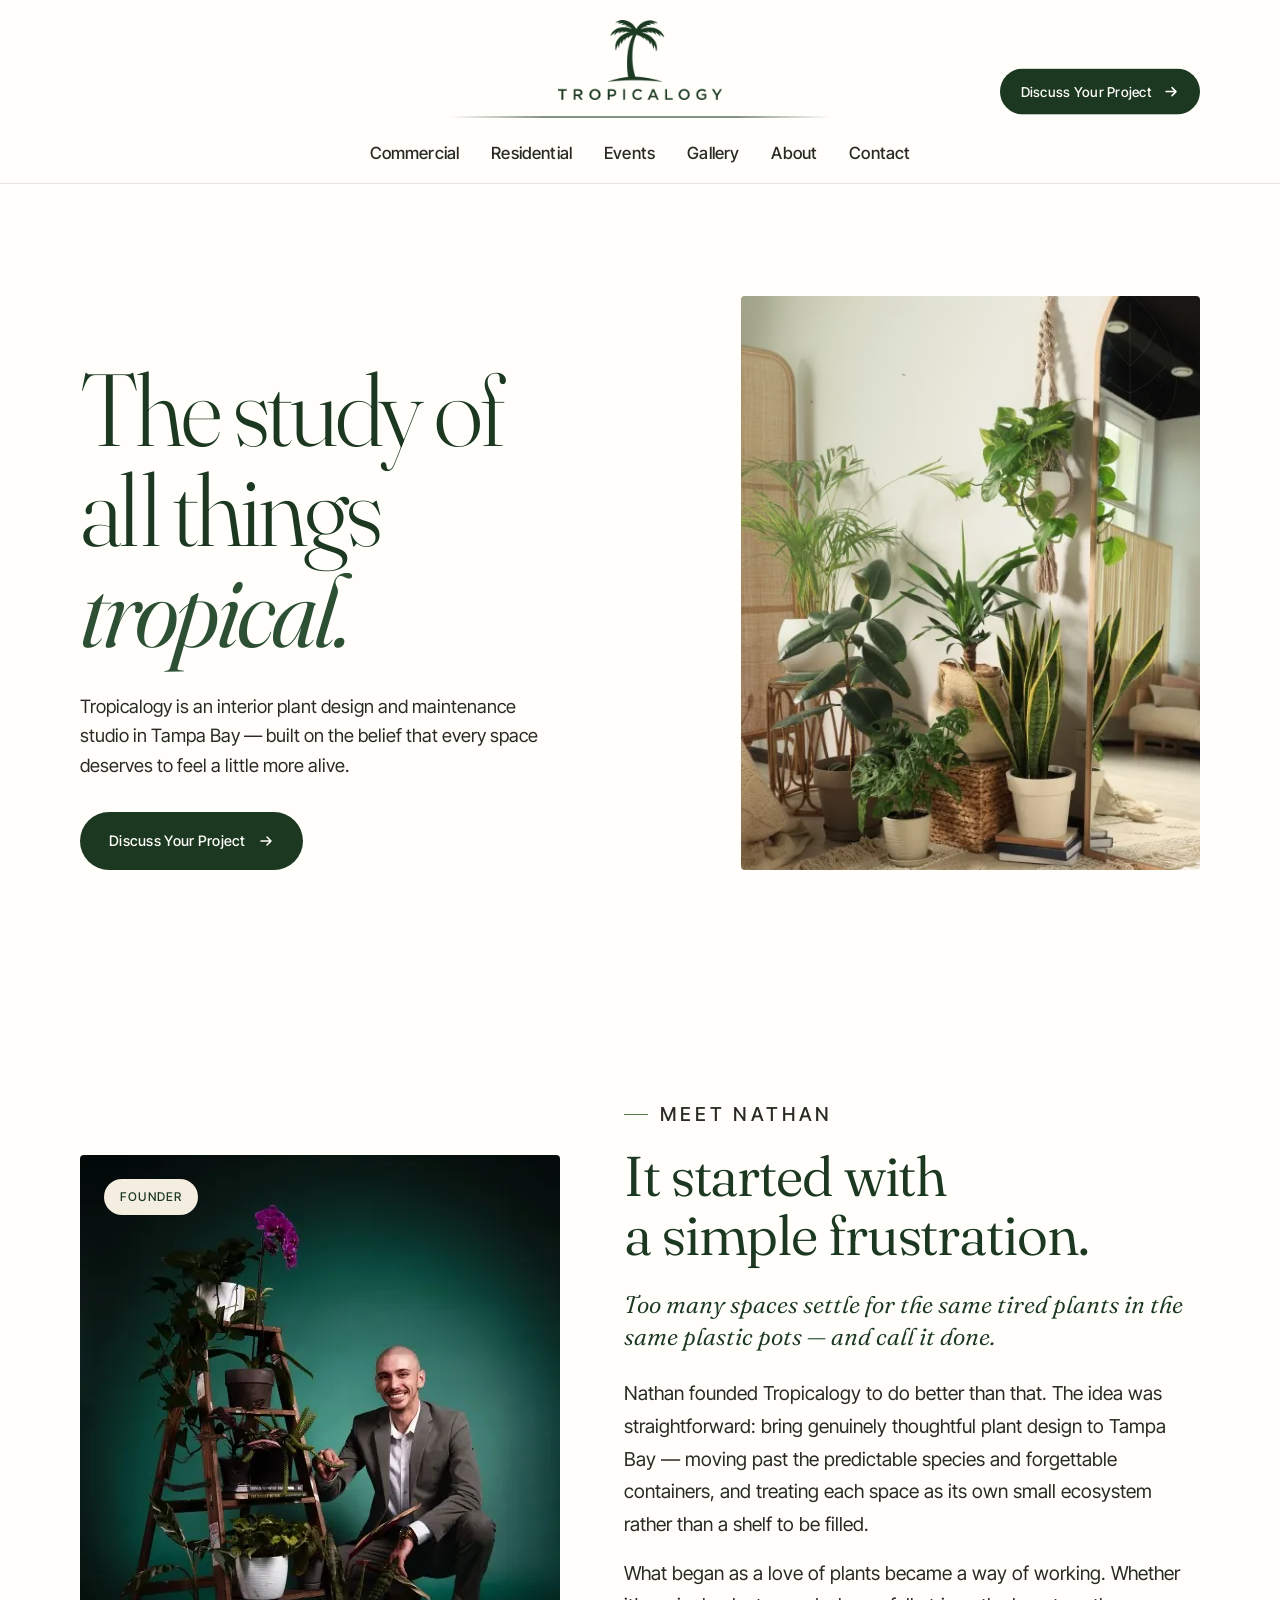
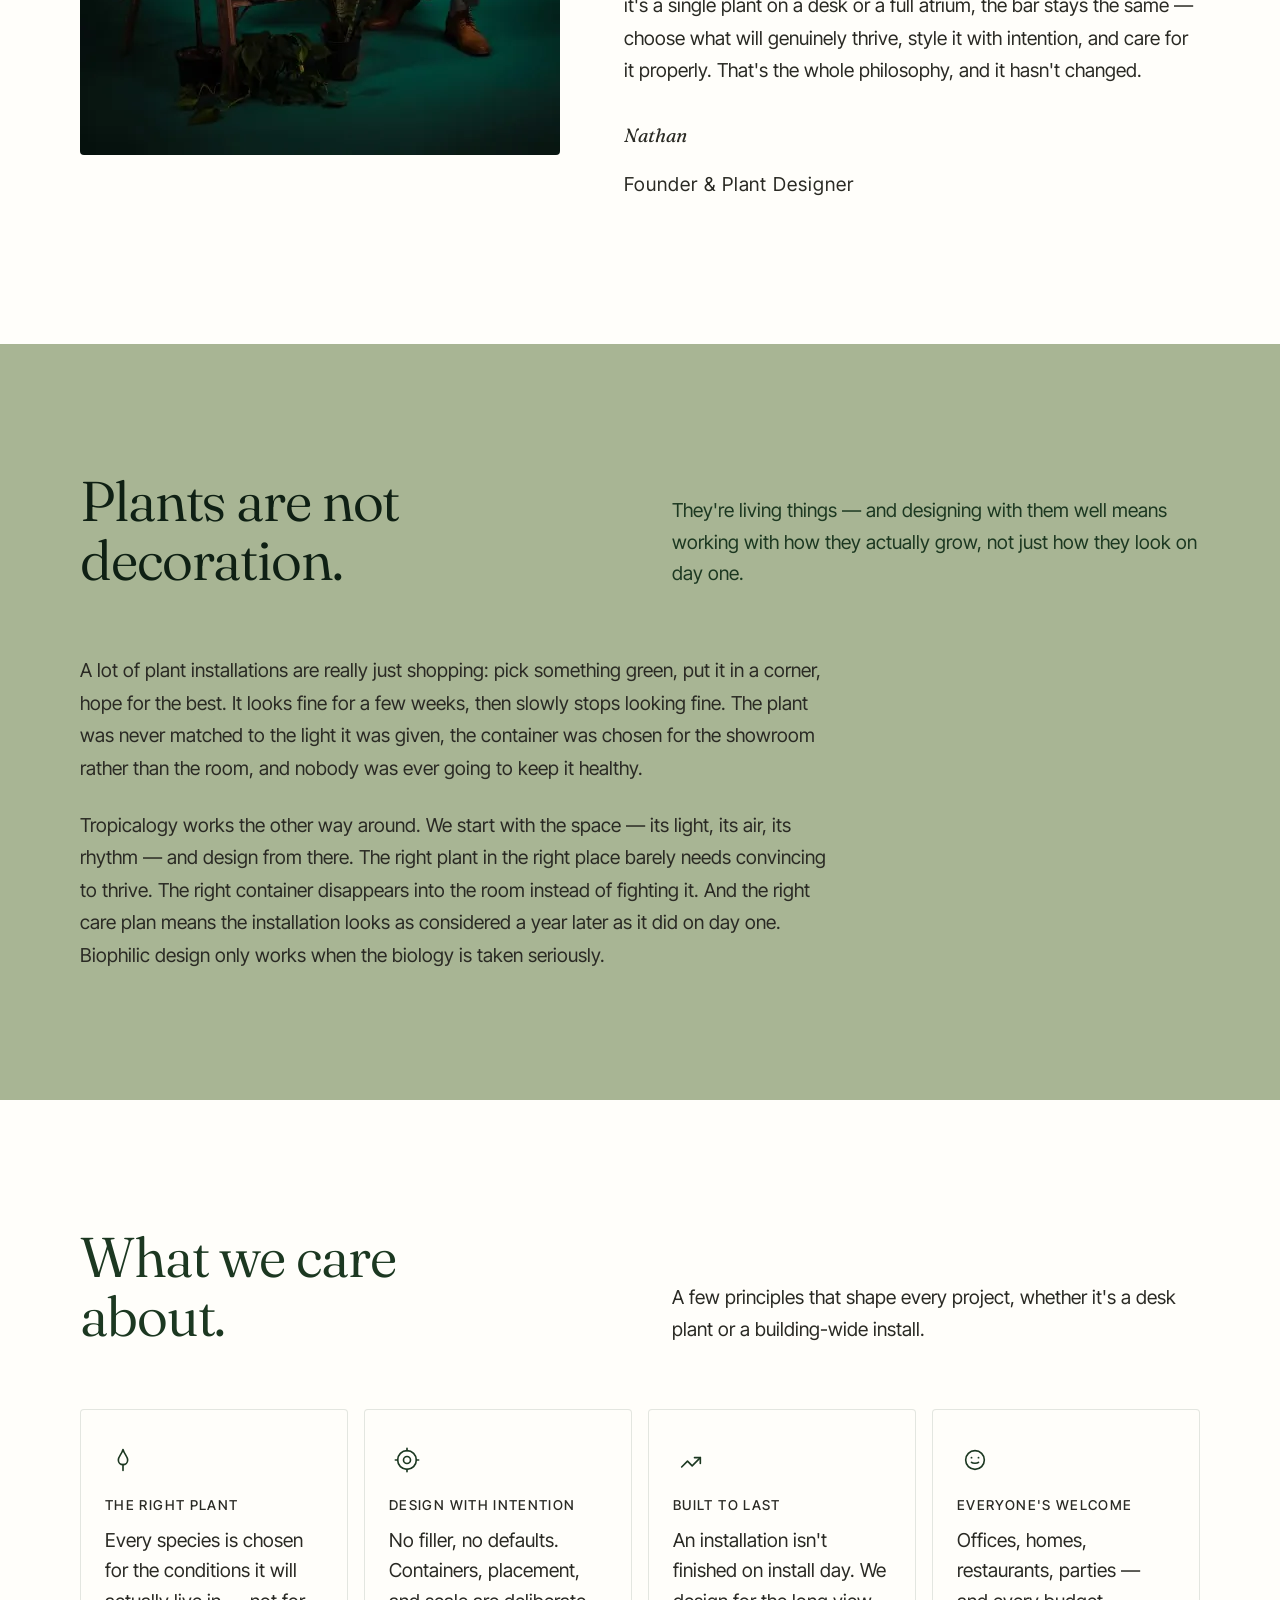
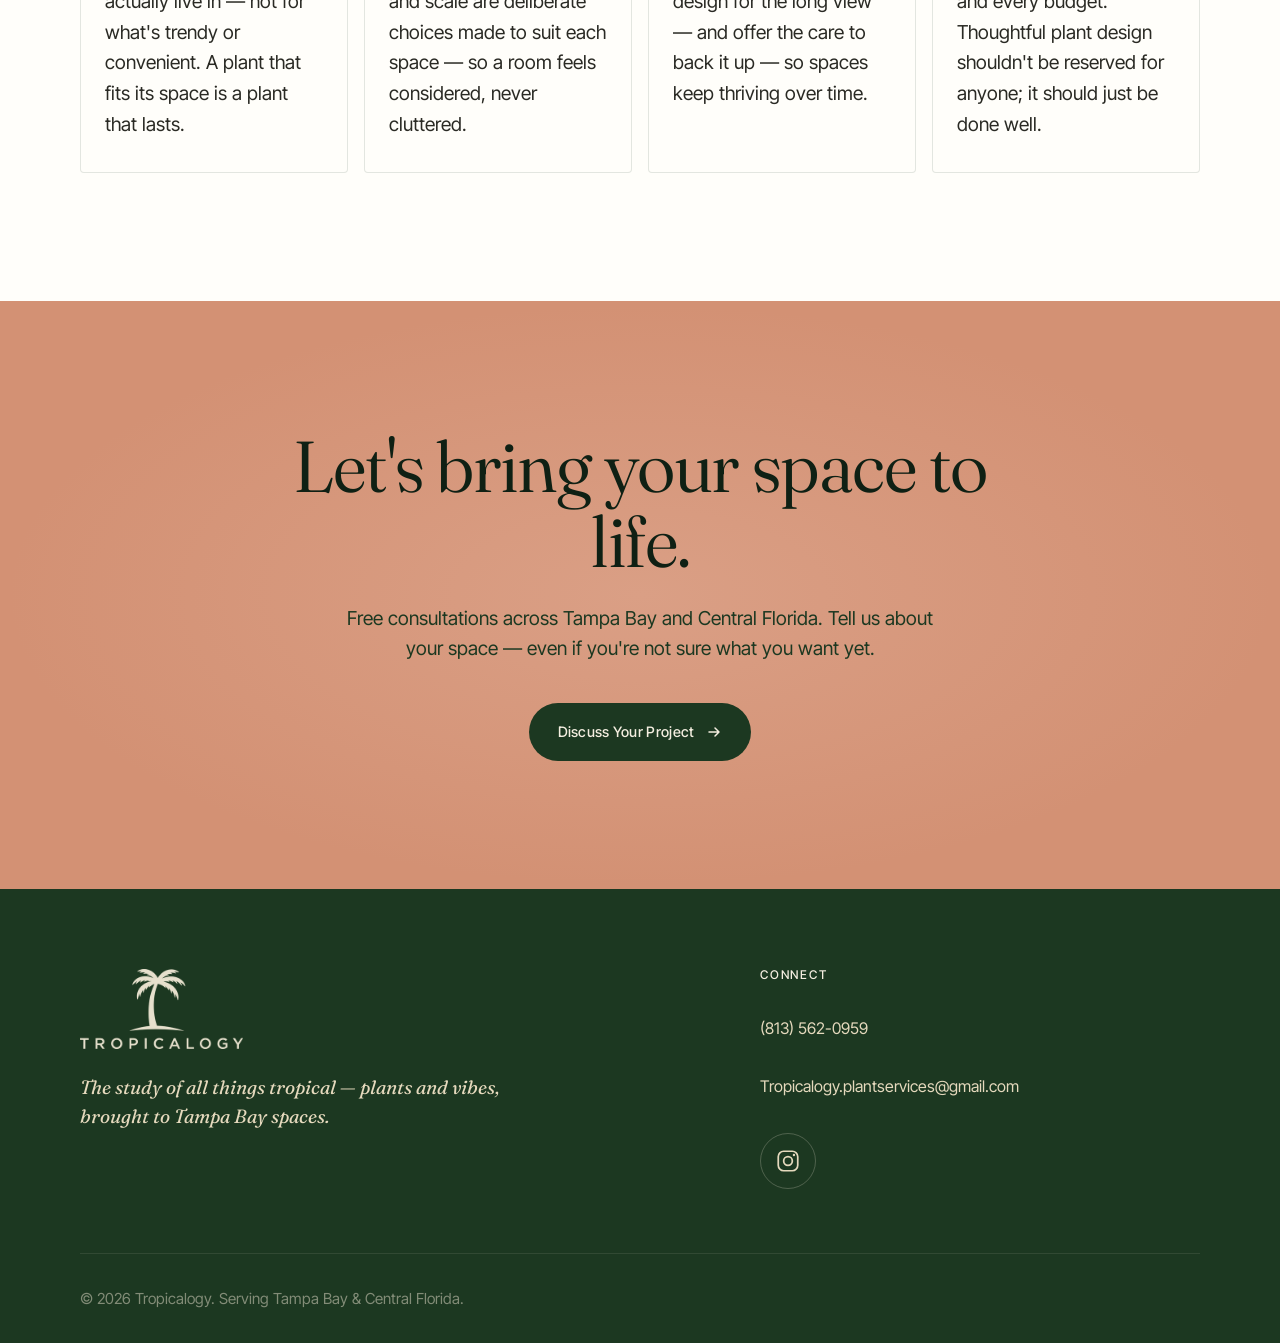
==== commit a1d02cba: "Technical SEO, performance, and accessibility fixes - Move favicon.ico and apple-touch-icon.png to s" ====
--- a/about.html
+++ b/about.html
@@ -2,23 +2,39 @@
 <html lang="en">
 <head>
   <meta charset="UTF-8" />
+  <script>document.documentElement.classList.add('js');</script>
   <meta name="viewport" content="width=device-width, initial-scale=1.0" />
-  <title>About — Tropicalogy</title>
-  <meta name="description" content="The story behind Tropicalogy — interior plant design and maintenance in Tampa Bay, founded by Nathan to bring genuinely thoughtful biophilic design to local spaces." />
+ 
+  <title>About Tropicalogy — Interior Plant Design Studio in Tampa Bay</title>
+  <meta name="description" content="The story behind Tropicalogy, an interior plant design and maintenance studio bringing thoughtful biophilic design to Tampa Bay and Central Florida." />
+  <meta name="keywords" content="Tropicalogy story, plant designer Tampa Bay, biophilic design studio" />
+  <meta name="author" content="Tropicalogy" />
+  <meta name="robots" content="index, follow" />
   <meta name="theme-color" content="#1c3821" />
-
-  <!-- Open Graph -->
+  <link rel="canonical" href="https://tropicalogyplantservices.com/about.html" />
+ 
+  <link rel="icon" href="/favicon.ico" sizes="any" />
+  <link rel="apple-touch-icon" href="/apple-touch-icon.png" />
+ 
   <meta property="og:title" content="About — Tropicalogy" />
   <meta property="og:description" content="The story and philosophy behind Tropicalogy's interior plant design." />
   <meta property="og:type" content="website" />
+  <meta property="og:url" content="https://tropicalogyplantservices.com/about.html" />
   <meta property="og:site_name" content="Tropicalogy" />
-
-  <!-- Fonts -->
+  <meta property="og:image" content="https://tropicalogyplantservices.com/og-image.jpg" />
+  <meta property="og:image:width" content="1200" />
+  <meta property="og:image:height" content="630" />
+  <meta property="og:locale" content="en_US" />
+ 
+  <meta name="twitter:card" content="summary_large_image" />
+  <meta name="twitter:title" content="About — Tropicalogy" />
+  <meta name="twitter:description" content="The story and philosophy behind Tropicalogy's interior plant design." />
+  <meta name="twitter:image" content="https://tropicalogyplantservices.com/og-image.jpg" />
+ 
   <link rel="preconnect" href="https://fonts.googleapis.com" />
   <link rel="preconnect" href="https://fonts.gstatic.com" crossorigin />
   <link href="https://fonts.googleapis.com/css2?family=Fraunces:ital,opsz,wght@0,9..144,300..500;1,9..144,300..500&family=Inter+Tight:wght@400;500;600&family=JetBrains+Mono:wght@400&display=swap" rel="stylesheet" />
-
-  <!-- Styles -->
+ 
   <link rel="stylesheet" href="style.css" />
 </head>
 <body>
@@ -29,7 +45,7 @@
   <header class="site-header" role="banner">
     <div class="header-inner">
       <a href="index.html" class="logo" aria-label="Tropicalogy home">
-        <img src="images/Logo-no-background.png" alt="Tropicalogy" />
+        <img width="400" height="196" src="images/logo-no-background.png" alt="Tropicalogy logo" />
       </a>
 
       <div class="header-divider" aria-hidden="true">
@@ -64,7 +80,7 @@
     <section class="hero">
       <div class="container">
         <div class="hero-grid">
-          <div class="hero-content reveal">
+          <div class="hero-content">
             <h1 class="hero-headline">
               The study of<br />
               all things<br />
@@ -83,12 +99,12 @@
             </div>
           </div>
 
-          <div class="hero-visual reveal">
+          <div class="hero-visual">
             <svg class="hero-decor-leaf" viewBox="0 0 200 200" fill="none" xmlns="http://www.w3.org/2000/svg" aria-hidden="true">
               <path d="M100 20c0 0-40 30-50 80s30 80 50 80c20 0 60-30 50-80S100 20 100 20z" stroke="#e7e0cd" stroke-width="1" opacity="0.4"/>
               <path d="M100 30c0 50 0 100 0 150M70 60c10 20 20 30 30 40M130 60c-10 20-20 30-30 40M60 100c15 15 25 25 40 30M140 100c-15 15-25 25-40 30M75 140c10 10 15 15 25 20M125 140c-10 10-15 15-25 20" stroke="#e7e0cd" stroke-width="1" opacity="0.6"/>
             </svg>
-            <img src="images/indoor-oasis-collection-of-houseplants-in-bright.jpg" alt="A bright indoor collection of houseplants" />
+            <img width="480" height="720" src="images/indoor-oasis-collection-of-houseplants-in-bright.webp" alt="A bright indoor collection of houseplants" />
           </div>
         </div>
       </div>
@@ -100,7 +116,7 @@
         <div class="about-grid">
           <div class="about-photo reveal">
             <span class="about-photo__badge">Founder</span>
-            <img src="images/nathan.JPG" alt="Nathan, founder of Tropicalogy" />
+            <img decoding="async" loading="lazy" width="480" height="738" src="images/nathan.webp" alt="Nathan, founder of Tropicalogy" />
           </div>
           <div class="about-content reveal">
             <p class="eyebrow">Meet Nathan</p>
@@ -233,7 +249,7 @@
       <div class="footer-grid">
         <div class="footer-brand">
           <a href="index.html" class="logo footer-logo" aria-label="Tropicalogy home">
-            <img src="images/logo-tan.png" alt="Tropicalogy" />
+            <img decoding="async" loading="lazy" width="400" height="196" src="images/logo-tan.png" alt="Tropicalogy logo" />
           </a>
           <p>The study of all things tropical — plants and vibes, brought to Tampa Bay spaces.</p>
         </div>
--- a/style.css
+++ b/style.css
@@ -80,15 +80,16 @@
 
 .skip-link {
   position: absolute;
-  top: -40px;
+  top: 0;
   left: 0;
+  transform: translateY(-110%);
   background: var(--forest);
   color: var(--cream);
   padding: var(--space-2) var(--space-4);
   z-index: 1000;
-  transition: top 0.2s;
-}
-.skip-link:focus { top: 0; }
+  transition: transform 0.2s;
+}
+.skip-link:focus { transform: translateY(0); }
 
 :focus-visible {
   outline: 2px solid var(--forest);
@@ -489,7 +490,7 @@
 /* Marquee
    ========================================================================== */
 .marquee {
-  padding: var(--space-12) 0;
+  padding: var(--space-10) 0;
   border-top: 1px solid var(--line);
   border-bottom: 1px solid var(--line);
   background: var(--paper);
@@ -501,15 +502,22 @@
   margin-bottom: var(--space-8);
 }
 
+.marquee-inner {
+  display: flex;
+  width: max-content;
+  animation: marquee-scroll 25s linear infinite;
+}
+
+.marquee:hover .marquee-inner {
+  animation-play-state: paused;
+}
+
 .marquee-track {
   display: flex;
-  gap: var(--space-16);
-  animation: marquee 40s linear infinite;
-  width: max-content;
-}
-
-.marquee:hover .marquee-track {
-  animation-play-state: paused;
+  align-items: center;
+  gap: 5rem;
+  padding-right: 5rem; /* keeps spacing consistent at the seam between copies */
+  flex-shrink: 0;
 }
 
 .marquee-item {
@@ -517,16 +525,8 @@
   display: flex;
   align-items: center;
   justify-content: center;
-  min-width: 160px;
-  height: 50px;
-  font-family: var(--font-display);
-  font-style: italic;
-  color: var(--forest);
-  opacity: 0.5;
-  font-size: 1.5rem;
+  opacity: 0.55;
   transition: opacity 0.3s, transform 0.3s;
-  cursor: pointer;
-  letter-spacing: -0.01em;
 }
 
 .marquee-item:hover {
@@ -535,14 +535,16 @@
 }
 
 .marquee-item img {
-  max-height: 40px;
+  height: 200px;
   width: auto;
+  max-width: 220px;
   object-fit: contain;
-}
-
-@keyframes marquee {
+  display: block;
+}
+
+@keyframes marquee-scroll {
   from { transform: translateX(0); }
-  to { transform: translateX(-50%); }
+  to   { transform: translateX(-50%); }
 }
 
 /* Section header
@@ -1147,6 +1149,12 @@
   transition: color 0.3s;
 }
 .footer-col a:hover { color: var(--cream); }
+.footer-col li a,
+.contact-detail__value {
+  display: inline-block;
+  padding-block: 0.6rem;
+  overflow-wrap: anywhere;
+}
 
 .social-icon {
   display: inline-flex;
@@ -1190,24 +1198,20 @@
 
 /* Scroll reveal
    ========================================================================== */
-.reveal {
+.js .reveal {
   opacity: 0;
   transform: translateY(24px);
   transition: opacity 0.9s var(--ease-out), transform 0.9s var(--ease-out);
 }
-.reveal.is-visible {
+.js .reveal.is-visible {
   opacity: 1;
   transform: translateY(0);
 }
 
 @media (prefers-reduced-motion: reduce) {
-  *, *::before, *::after {
-    animation-duration: 0.01ms !important;
-    animation-iteration-count: 1 !important;
-    transition-duration: 0.01ms !important;
-  }
-  .marquee-track { animation: none; }
-  .reveal { opacity: 1; transform: none; }
+  .reveal { opacity: 1; transform: none; transition: none; }
+  .marquee-inner { animation: none; }
+  .marquee-item { transition: none; }
 }
 
 
